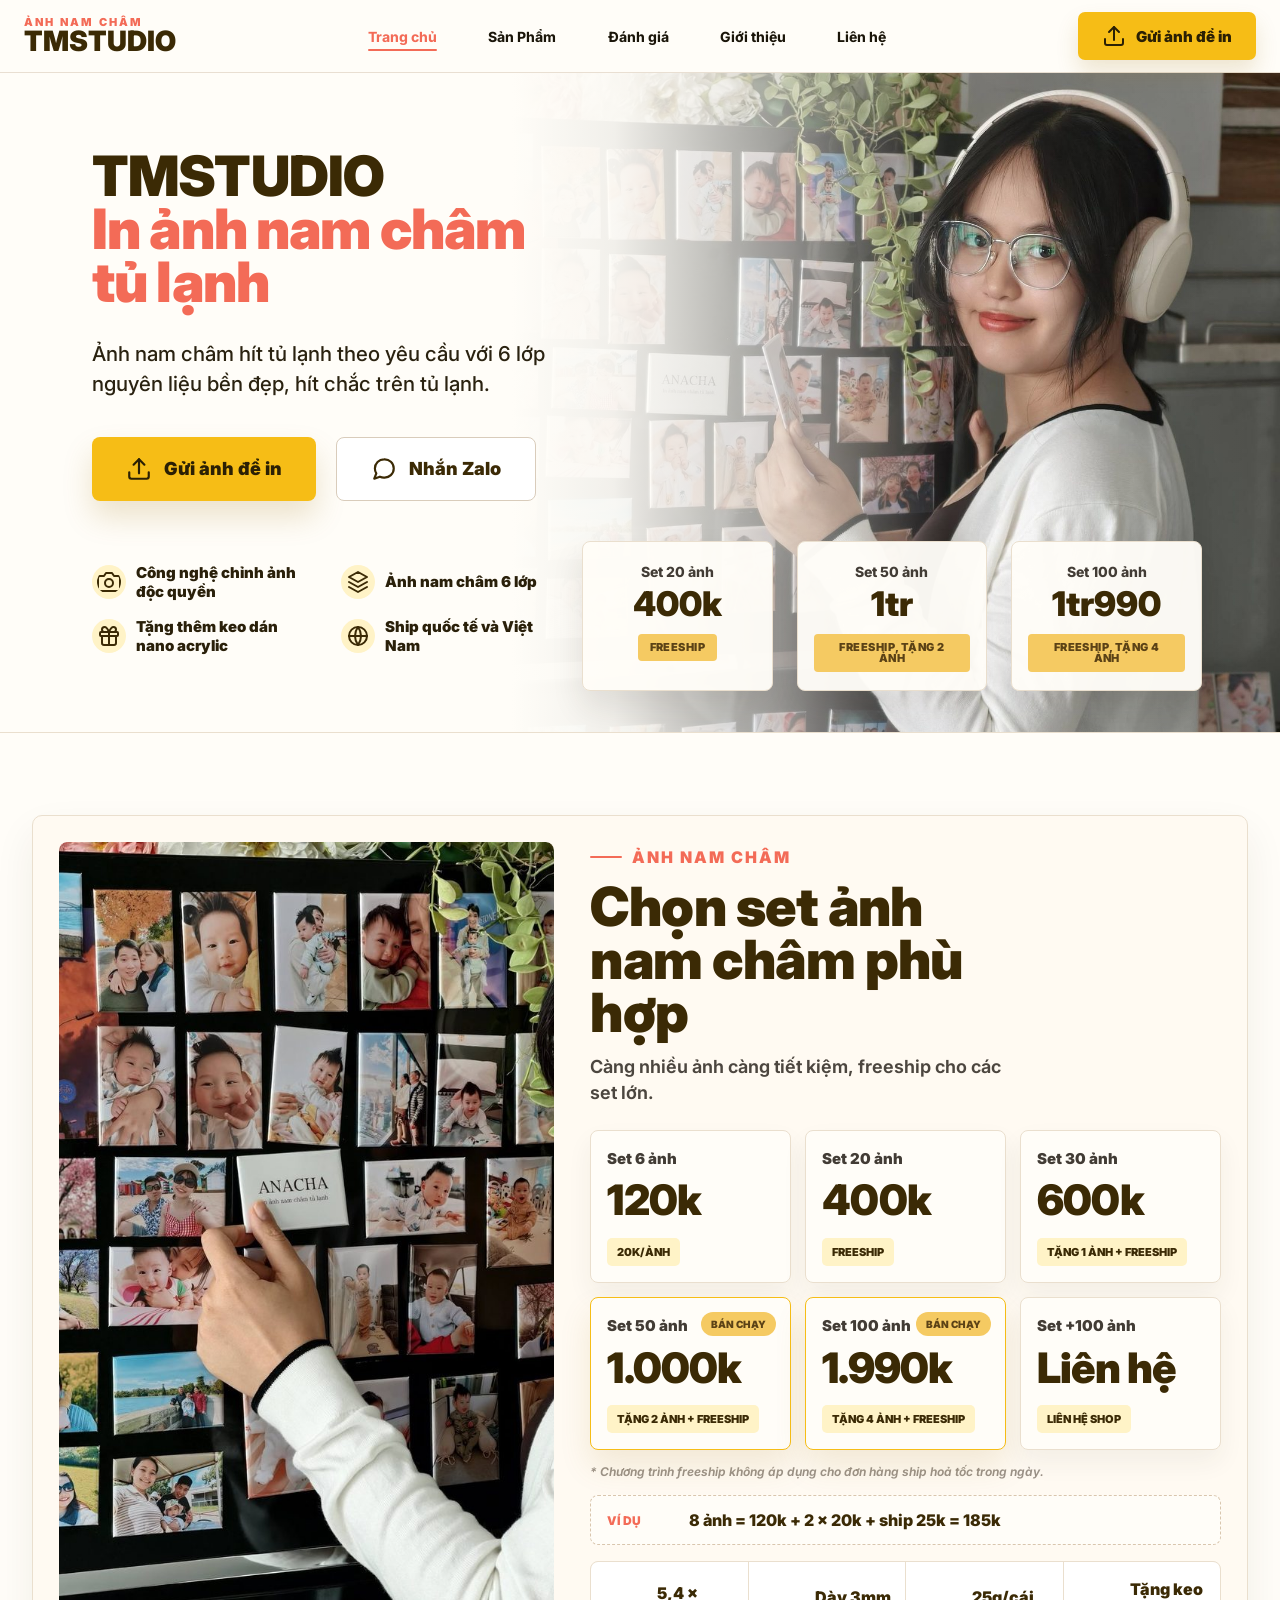
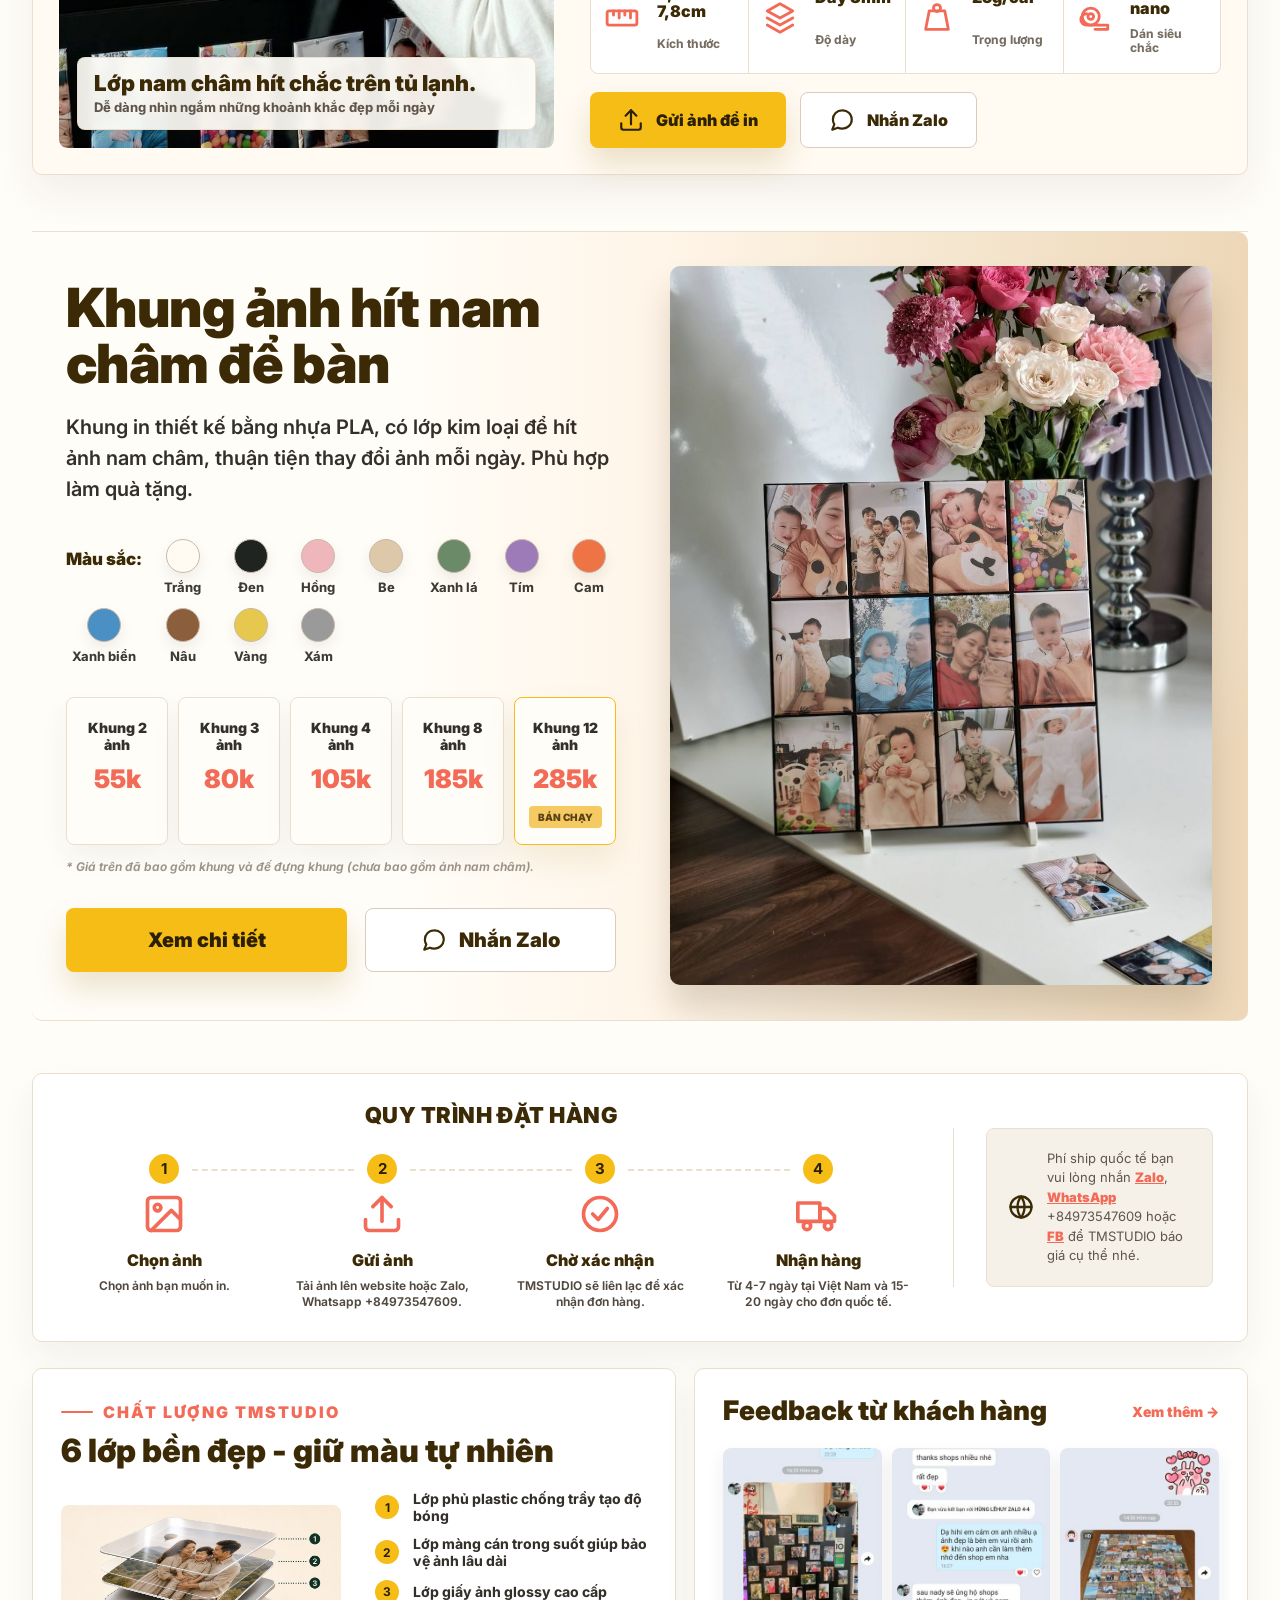
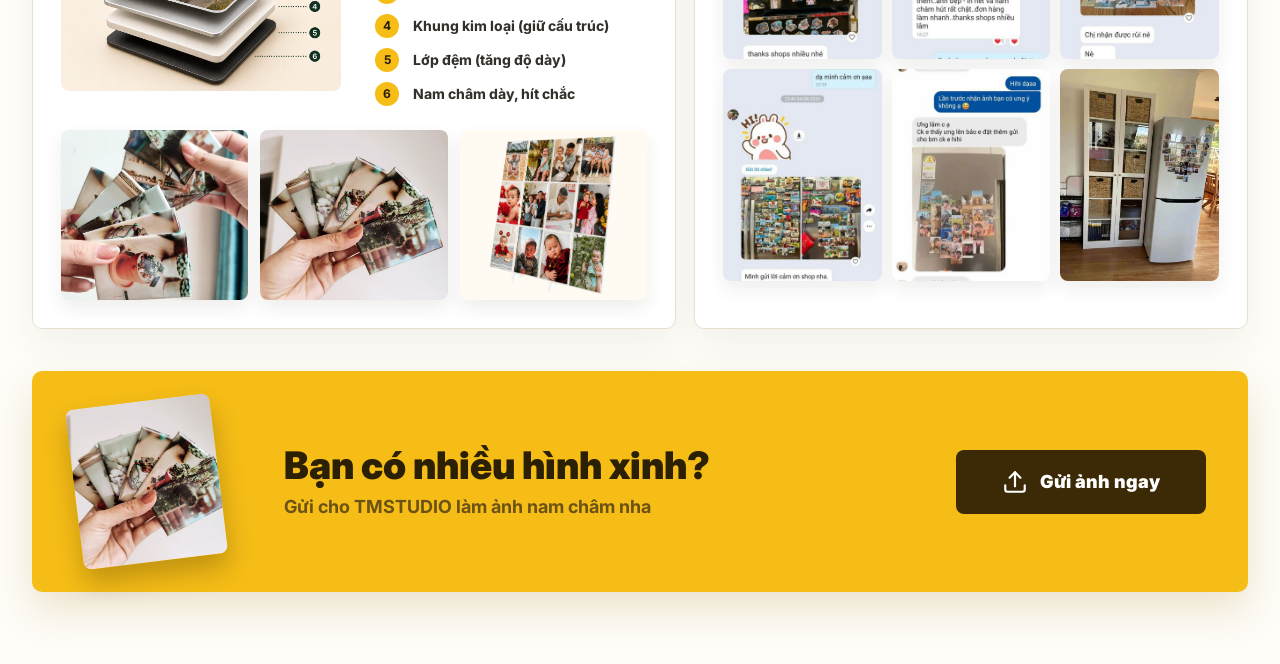
==== index.html @ 63d4d648 "TMSTUDIO landing page" ====
<!doctype html>
<html lang="vi">
<head>
<meta charset="utf-8"/>
<meta name="viewport" content="width=device-width, initial-scale=1"/>
<title>Ảnh Nam Châm - TMSTUDIO</title>
<meta name="description" content="In ảnh nam châm tủ lạnh theo yêu cầu với 6 lớp nguyên liệu bền đẹp, hít chắc trên tủ lạnh."/>
<link rel="preconnect" href="https://fonts.googleapis.com"/>
<link rel="preconnect" href="https://fonts.gstatic.com" crossorigin/>
<link rel="stylesheet" href="https://fonts.googleapis.com/css2?family=Inter:wght@400..900&display=swap"/>
<link rel="stylesheet" href="styles.css"/>
</head>
<body>

<!-- ══════════════════════════ icon sprite (inline so it works over file://) ══════════════════════════ -->
<svg class="sprite" aria-hidden="true" focusable="false" xmlns="http://www.w3.org/2000/svg">
  <symbol id="i-upload" viewBox="0 0 24 24" fill="none" stroke="currentColor" stroke-width="2" stroke-linecap="round" stroke-linejoin="round">
    <path d="M21 15v4a2 2 0 0 1-2 2H5a2 2 0 0 1-2-2v-4"/><path d="M17 8l-5-5-5 5"/><path d="M12 3v13"/>
  </symbol>
  <symbol id="i-chat" viewBox="0 0 24 24" fill="none" stroke="currentColor" stroke-width="2" stroke-linecap="round" stroke-linejoin="round">
    <path d="M21 11.5a8.4 8.4 0 0 1-9 8.4 9.1 9.1 0 0 1-3.8-.8L3 21l1.9-4.9A8.3 8.3 0 0 1 3.6 11.5 8.4 8.4 0 0 1 12 3.1a8.4 8.4 0 0 1 9 8.4Z"/>
  </symbol>
  <symbol id="i-camera" viewBox="0 0 24 24" fill="none" stroke="currentColor" stroke-width="2" stroke-linecap="round" stroke-linejoin="round">
    <path d="M23 19a2 2 0 0 1-2 2H3a2 2 0 0 1-2-2V8a2 2 0 0 1 2-2h4l2-3h6l2 3h4a2 2 0 0 1 2 2Z"/><circle cx="12" cy="13" r="4"/>
  </symbol>
  <symbol id="i-layers" viewBox="0 0 24 24" fill="none" stroke="currentColor" stroke-width="2" stroke-linecap="round" stroke-linejoin="round">
    <path d="m12 2 9 5-9 5-9-5 9-5Z"/><path d="m3 12 9 5 9-5"/><path d="m3 17 9 5 9-5"/>
  </symbol>
  <symbol id="i-gift" viewBox="0 0 24 24" fill="none" stroke="currentColor" stroke-width="2" stroke-linecap="round" stroke-linejoin="round">
    <rect x="3" y="8" width="18" height="4" rx="1"/><path d="M12 8v13"/><path d="M19 12v7a2 2 0 0 1-2 2H7a2 2 0 0 1-2-2v-7"/>
    <path d="M7.5 8a2.5 2.5 0 0 1 0-5C10 3 12 8 12 8s2-5 4.5-5a2.5 2.5 0 0 1 0 5"/>
  </symbol>
  <symbol id="i-globe" viewBox="0 0 24 24" fill="none" stroke="currentColor" stroke-width="2" stroke-linecap="round" stroke-linejoin="round">
    <circle cx="12" cy="12" r="9"/><path d="M3 12h18"/><path d="M12 3a15 15 0 0 1 0 18 15 15 0 0 1 0-18Z"/>
  </symbol>
  <symbol id="i-photo" viewBox="0 0 24 24" fill="none" stroke="currentColor" stroke-width="2" stroke-linecap="round" stroke-linejoin="round">
    <rect x="3" y="3" width="18" height="18" rx="2"/><circle cx="8.5" cy="8.5" r="1.8"/><path d="m21 15-5-5L5 21"/>
  </symbol>
  <symbol id="i-check" viewBox="0 0 24 24" fill="none" stroke="currentColor" stroke-width="2" stroke-linecap="round" stroke-linejoin="round">
    <circle cx="12" cy="12" r="9"/><path d="m8 12 3 3 5-6"/>
  </symbol>
  <symbol id="i-truck" viewBox="0 0 24 24" fill="none" stroke="currentColor" stroke-width="2" stroke-linecap="round" stroke-linejoin="round">
    <path d="M1 6h12v10H1z"/><path d="M13 9h4l4 4v3h-8z"/><circle cx="6" cy="18.5" r="2"/><circle cx="17.5" cy="18.5" r="2"/>
  </symbol>
  <symbol id="i-ruler" viewBox="0 0 24 24" fill="none" stroke="currentColor" stroke-width="2" stroke-linecap="round" stroke-linejoin="round">
    <rect x="1.5" y="7" width="21" height="10" rx="1.5"/><path d="M6 7v3M10 7v5M14 7v3M18 7v5"/>
  </symbol>
  <symbol id="i-weight" viewBox="0 0 24 24" fill="none" stroke="currentColor" stroke-width="2" stroke-linecap="round" stroke-linejoin="round">
    <path d="M6.5 7h11l2.5 13H4L6.5 7Z"/><circle cx="12" cy="5" r="2.5"/>
  </symbol>
  <symbol id="i-tape" viewBox="0 0 24 24" fill="none" stroke="currentColor" stroke-width="2" stroke-linecap="round" stroke-linejoin="round">
    <circle cx="9" cy="11" r="6"/><circle cx="9" cy="11" r="2"/><path d="M15 17H6a4 4 0 0 1 0-8"/><path d="M15 17h6v3h-9"/>
  </symbol>
  <symbol id="i-menu" viewBox="0 0 24 24" fill="none" stroke="currentColor" stroke-width="2.2" stroke-linecap="round">
    <path d="M3 6h18M3 12h18M3 18h18"/>
  </symbol>
</svg>

<!-- ══════════════════════════ header ══════════════════════════ -->
<header class="site-header">
  <div class="topbar">
    <a class="nav-logo" href="index.html">
      <span>Ảnh nam châm</span>
      <strong>TMSTUDIO</strong>
    </a>

    <nav class="nav-links" aria-label="Điều hướng chính">
      <a href="index.html" class="is-active">Trang chủ</a>
      <a href="products.html">Sản Phẩm</a>
      <a href="reviews.html">Đánh giá</a>
      <a href="about.html">Giới thiệu</a>
      <a href="contact.html">Liên hệ</a>
    </nav>

    <a class="nav-cta" href="order.html">
      <svg class="ico" aria-hidden="true"><use href="#i-upload"/></svg>Gửi ảnh để in
    </a>

    <button class="nav-burger" type="button" aria-label="Mở menu" aria-expanded="false" aria-controls="mobile-nav">
      <svg class="ico" aria-hidden="true"><use href="#i-menu"/></svg>
    </button>
  </div>

  <nav class="mobile-nav" id="mobile-nav" aria-label="Điều hướng di động" hidden>
    <a href="index.html" class="is-active">Trang chủ</a>
    <a href="products.html">Sản Phẩm</a>
    <a href="reviews.html">Đánh giá</a>
    <a href="about.html">Giới thiệu</a>
    <a href="contact.html">Liên hệ</a>
    <a class="mobile-nav-cta" href="order.html">Gửi ảnh để in</a>
  </nav>
</header>

<main class="home" id="top">

  <!-- ══════════════════════════ hero ══════════════════════════ -->
  <section class="hero">
    <div class="hero-copy">
      <h1>TMSTUDIO<br/><span>In ảnh nam châm tủ lạnh</span></h1>
      <p>Ảnh nam châm hít tủ lạnh theo yêu cầu với 6 lớp nguyên liệu bền đẹp, hít chắc trên tủ lạnh.</p>

      <div class="hero-actions">
        <a class="btn btn-primary" href="order.html"><svg class="ico" aria-hidden="true"><use href="#i-upload"/></svg>Gửi ảnh để in</a>
        <a class="btn btn-ghost" href="https://zalo.me/0973547609" target="_blank" rel="noopener noreferrer"><svg class="ico" aria-hidden="true"><use href="#i-chat"/></svg>Nhắn Zalo</a>
      </div>

      <ul class="hero-benefits">
        <li><svg class="ico" aria-hidden="true"><use href="#i-camera"/></svg>Công nghệ chỉnh ảnh độc quyền</li>
        <li><svg class="ico" aria-hidden="true"><use href="#i-layers"/></svg>Ảnh nam châm 6 lớp</li>
        <li><svg class="ico" aria-hidden="true"><use href="#i-gift"/></svg>Tặng thêm keo dán nano acrylic</li>
        <li><svg class="ico" aria-hidden="true"><use href="#i-globe"/></svg>Ship quốc tế và Việt Nam</li>
      </ul>
    </div>

    <div class="hero-visual">
      <img src="assets/hero-fridge.jpg" alt="Ảnh nam châm TMSTUDIO trên cánh tủ lạnh"/>
      <div class="hero-prices">
        <article class="price-card">
          <p>Set 20 ảnh</p><strong>400k</strong><span>Freeship</span>
        </article>
        <article class="price-card">
          <p>Set 50 ảnh</p><strong>1tr</strong><span>Freeship, tặng 2 ảnh</span>
        </article>
        <article class="price-card">
          <p>Set 100 ảnh</p><strong>1tr990</strong><span>Freeship, tặng 4 ảnh</span>
        </article>
      </div>
    </div>
  </section>

  <!-- ══════════════════════════ magnet sets ══════════════════════════ -->
  <section class="band magnet-band" id="san-pham">
    <div class="magnet-layout">
      <div class="magnet-visual">
        <img src="assets/magnet-closeup.jpg" alt="Cận cảnh ảnh nam châm 6 lớp của TMSTUDIO"/>
        <div class="magnet-badge">
          <strong>Lớp nam châm hít chắc trên tủ lạnh.</strong>
          <span>Dễ dàng nhìn ngắm những khoảnh khắc đẹp mỗi ngày</span>
        </div>
      </div>

      <div class="magnet-content">
        <div class="section-title">
          <span class="eyebrow">Ảnh nam châm</span>
          <h2>Chọn set ảnh nam châm phù hợp</h2>
          <p>Càng nhiều ảnh càng tiết kiệm, freeship cho các set lớn.</p>
        </div>

        <div class="set-grid">
          <article class="set-card">
            <p>Set 6 ảnh</p><strong>120k</strong><em>20k/ảnh</em>
          </article>
          <article class="set-card">
            <p>Set 20 ảnh</p><strong>400k</strong><em>Freeship</em>
          </article>
          <article class="set-card">
            <p>Set 30 ảnh</p><strong>600k</strong><em>Tặng 1 ảnh + freeship</em>
          </article>
          <article class="set-card is-bonus">
            <span class="ribbon">Bán chạy</span>
            <p>Set 50 ảnh</p><strong>1.000k</strong><em>Tặng 2 ảnh + freeship</em>
          </article>
          <article class="set-card is-bonus">
            <span class="ribbon">Bán chạy</span>
            <p>Set 100 ảnh</p><strong>1.990k</strong><em>Tặng 4 ảnh + freeship</em>
          </article>
          <article class="set-card">
            <p>Set +100 ảnh</p><strong>Liên hệ</strong><em>Liên hệ shop</em>
          </article>
        </div>

        <p class="fine-note">* Chương trình freeship không áp dụng cho đơn hàng ship hoả tốc trong ngày.</p>

        <div class="calc">
          <span>Ví dụ</span>
          <strong>8 ảnh = 120k + 2 x 20k + ship 25k = 185k</strong>
        </div>

        <div class="spec-grid">
          <article>
            <svg class="ico" aria-hidden="true"><use href="#i-ruler"/></svg>
            <strong>5,4 x 7,8cm</strong><span>Kích thước</span>
          </article>
          <article>
            <svg class="ico" aria-hidden="true"><use href="#i-layers"/></svg>
            <strong>Dày 3mm</strong><span>Độ dày</span>
          </article>
          <article>
            <svg class="ico" aria-hidden="true"><use href="#i-weight"/></svg>
            <strong>25g/cái</strong><span>Trọng lượng</span>
          </article>
          <article>
            <svg class="ico" aria-hidden="true"><use href="#i-tape"/></svg>
            <strong>Tặng keo nano</strong><span>Dán siêu chắc</span>
          </article>
        </div>

        <div class="magnet-actions">
          <a class="btn btn-primary" href="order.html"><svg class="ico" aria-hidden="true"><use href="#i-upload"/></svg>Gửi ảnh để in</a>
          <a class="btn btn-ghost" href="https://zalo.me/0973547609" target="_blank" rel="noopener noreferrer"><svg class="ico" aria-hidden="true"><use href="#i-chat"/></svg>Nhắn Zalo</a>
        </div>
      </div>
    </div>
  </section>

  <!-- ══════════════════════════ desk frame ══════════════════════════ -->
  <section class="band frame-band">
    <div class="frame-copy">
      <div class="section-title">
        <h2>Khung ảnh hít nam châm để bàn</h2>
      </div>
      <p class="frame-lede">Khung in thiết kế bằng nhựa PLA, có lớp kim loại để hít ảnh nam châm, thuận tiện thay đổi ảnh mỗi ngày. Phù hợp làm quà tặng.</p>

      <div class="color-row">
        <strong>Màu sắc:</strong>
        <span><i style="background-color:#fffaf2"></i>Trắng</span>
        <span><i style="background-color:#1f2420"></i>Đen</span>
        <span><i style="background-color:#efb7bc"></i>Hồng</span>
        <span><i style="background-color:#ddc9a9"></i>Be</span>
        <span><i style="background-color:#6b8a68"></i>Xanh lá</span>
        <span><i style="background-color:#9d7bb8"></i>Tím</span>
        <span><i style="background-color:#ee7446"></i>Cam</span>
        <span><i style="background-color:#4a90c4"></i>Xanh biển</span>
        <span><i style="background-color:#8b5e3c"></i>Nâu</span>
        <span><i style="background-color:#e6c84e"></i>Vàng</span>
        <span><i style="background-color:#9a9a9a"></i>Xám</span>
      </div>

      <div class="frame-prices">
        <article><p>Khung 2 ảnh</p><strong>55k</strong></article>
        <article><p>Khung 3 ảnh</p><strong>80k</strong></article>
        <article><p>Khung 4 ảnh</p><strong>105k</strong></article>
        <article><p>Khung 8 ảnh</p><strong>185k</strong></article>
        <article class="is-featured"><p>Khung 12 ảnh</p><strong>285k</strong><span>Bán chạy</span></article>
      </div>

      <p class="fine-note">* Giá trên đã bao gồm khung và đế đựng khung (chưa bao gồm ảnh nam châm).</p>

      <div class="frame-actions">
        <a class="btn btn-primary" href="khung-de-ban.html">Xem chi tiết</a>
        <a class="btn btn-ghost" href="https://zalo.me/0973547609" target="_blank" rel="noopener noreferrer"><svg class="ico" aria-hidden="true"><use href="#i-chat"/></svg>Nhắn Zalo</a>
      </div>
    </div>

    <div class="frame-visual">
      <img src="assets/desk-frame.jpg" alt="Khung ảnh nam châm để bàn TMSTUDIO, nhiều màu"/>
    </div>
  </section>

  <!-- ══════════════════════════ order process ══════════════════════════ -->
  <section class="order-card" id="gioi-thieu">
    <div class="process">
      <h2>Quy trình đặt hàng</h2>
      <div class="process-steps">
        <article>
          <b>1</b>
          <svg class="ico" aria-hidden="true"><use href="#i-photo"/></svg>
          <h3>Chọn ảnh</h3>
          <p>Chọn ảnh bạn muốn in.</p>
        </article>
        <article>
          <b>2</b>
          <svg class="ico" aria-hidden="true"><use href="#i-upload"/></svg>
          <h3>Gửi ảnh</h3>
          <p>Tải ảnh lên website hoặc Zalo, Whatsapp +84973547609.</p>
        </article>
        <article>
          <b>3</b>
          <svg class="ico" aria-hidden="true"><use href="#i-check"/></svg>
          <h3>Chờ xác nhận</h3>
          <p>TMSTUDIO sẽ liên lạc để xác nhận đơn hàng.</p>
        </article>
        <article>
          <b>4</b>
          <svg class="ico" aria-hidden="true"><use href="#i-truck"/></svg>
          <h3>Nhận hàng</h3>
          <p>Từ 4-7 ngày tại Việt Nam và 15-20 ngày cho đơn quốc tế.</p>
        </article>
      </div>
    </div>

    <div class="delivery">
      <article class="delivery-intl">
        <svg class="ico" aria-hidden="true"><use href="#i-globe"/></svg>
        <span>Phí ship quốc tế bạn vui lòng nhắn
          <a href="https://zalo.me/0973547609" target="_blank" rel="noopener noreferrer">Zalo</a>, <a href="https://wa.me/84973547609" target="_blank" rel="noopener noreferrer">WhatsApp</a> +84973547609 hoặc
          <a href="https://fb.com/anhnamcham.anacha" target="_blank" rel="noopener noreferrer">FB</a> để TMSTUDIO báo giá cụ thể nhé.</span>
      </article>
    </div>
  </section>

  <!-- ══════════════════════════ quality + feedback ══════════════════════════ -->
  <section class="proof-grid" id="danh-gia">
    <div class="quality-card">
      <span class="eyebrow">Chất lượng TMSTUDIO</span>
      <h2>6 lớp bền đẹp - giữ màu tự nhiên</h2>

      <div class="quality-body">
        <img src="assets/layer-stack.jpg" alt="Cấu tạo 6 lớp của ảnh nam châm TMSTUDIO"/>
        <div class="layer-list">
          <p><b>1</b>Lớp phủ plastic chống trầy tạo độ bóng</p>
          <p><b>2</b>Lớp màng cán trong suốt giúp bảo vệ ảnh lâu dài</p>
          <p><b>3</b>Lớp giấy ảnh glossy cao cấp</p>
          <p><b>4</b>Khung kim loại (giữ cấu trúc)</p>
          <p><b>5</b>Lớp đệm (tăng độ dày)</p>
          <p><b>6</b>Nam châm dày, hít chắc</p>
        </div>
      </div>

      <div class="gallery-row">
        <img src="assets/gallery-1.jpg" alt="Sản phẩm TMSTUDIO khách hàng đã làm"/>
        <img src="assets/gallery-2.jpg" alt="Sản phẩm TMSTUDIO khách hàng đã làm"/>
        <img class="is-contain" src="assets/desk-frame-real.jpg" alt="Khung ảnh để bàn TMSTUDIO 12 ảnh"/>
      </div>
    </div>

    <div class="review-card">
      <div class="review-header">
        <h2>Feedback từ khách hàng</h2>
        <a href="reviews.html">Xem thêm →</a>
      </div>
      <div class="feedback-grid">
        <img src="assets/feedback-1.jpg" alt="Feedback khách hàng TMSTUDIO"/>
        <img src="assets/feedback-2.jpg" alt="Feedback khách hàng TMSTUDIO"/>
        <img src="assets/feedback-3.jpg" alt="Feedback khách hàng TMSTUDIO"/>
        <img src="assets/feedback-4.jpg" alt="Feedback khách hàng TMSTUDIO"/>
        <img src="assets/feedback-5.jpg" alt="Feedback khách hàng TMSTUDIO"/>
        <img src="assets/feedback-6.jpg" alt="Feedback khách hàng TMSTUDIO"/>
      </div>
    </div>
  </section>

  <!-- ══════════════════════════ final CTA ══════════════════════════ -->
  <section class="final-cta" id="gui-anh">
    <img src="assets/cta.jpg" alt="Bộ ảnh nam châm TMSTUDIO"/>
    <div>
      <h2>Bạn có nhiều hình xinh?</h2>
      <p>Gửi cho TMSTUDIO làm ảnh nam châm nha</p>
    </div>
    <a class="btn" href="order.html"><svg class="ico" aria-hidden="true"><use href="#i-upload"/></svg>Gửi ảnh ngay</a>
  </section>

</main>


<script>
  // Only interactive bit on the page: the mobile menu toggle.
  const burger = document.querySelector('.nav-burger');
  const panel = document.getElementById('mobile-nav');
  burger.addEventListener('click', () => {
    const open = burger.getAttribute('aria-expanded') === 'true';
    burger.setAttribute('aria-expanded', String(!open));
    panel.hidden = open;
  });
  panel.addEventListener('click', (e) => {
    if (e.target.tagName === 'A') {
      burger.setAttribute('aria-expanded', 'false');
      panel.hidden = true;
    }
  });
</script>
</body>
</html>
---- styles.css ----
/* ============================================================================
   Landing page — hand-written HTML/CSS, no build step, no dependencies
   ========================================================================= */

/* ---------------------------------------------------------------- tokens */
:root {
  /* brand */
  --brand-ink:     #3b2a05;   /* headings, brand wordmark              */
  --brand:         #f6bd16;   /* primary button / yellow surfaces      */
  --brand-footer:  #f2b705;
  --on-brand:      #2b2004;   /* text + icons sitting on --brand       */
  --on-brand-dim:  #6b5215;   /* secondary text on --brand             */
  --coral:         #f36b57;   /* eyebrows, accent prices, links        */
  --coral-strong:  #c95a43;
  --coral-cta:     #ff6d59;   /* final CTA button                      */
  --gold:          #f5ca62;   /* badges                                */
  --gold-text:     #5b4216;

  /* surfaces */
  --cream:         #fffdf8;   /* page background                       */
  --cream-warm:    #fffaf2;   /* inset panels                          */
  --paper:         #ffffff;
  --brand-soft:    #fff3c7;   /* set-card chips                        */
  --sand:          #f5f0e8;

  /* lines */
  --line:          #eadfce;
  --line-soft:     #e9dfd2;
  --line-strong:   #d9ccbb;

  /* text */
  --ink:           #1a1509;
  --ink-body:      #33302a;
  --ink-muted:     #5f554b;
  --ink-faint:     #9b9288;

  /* shape */
  --r-sm: 5px;
  --r:    8px;
  --r-lg: 10px;

  --shadow-card:  0 12px 26px rgba(53, 43, 31, .06);
  --shadow-panel: 0 16px 34px rgba(53, 43, 31, .06);
  --shadow-lift:  0 18px 42px rgba(53, 43, 31, .07);
  --shadow-brand: 0 14px 26px rgba(150, 105, 0, .16);

  --shell: 1240px;
}

/* ---------------------------------------------------------------- reset */
*, *::before, *::after { box-sizing: border-box; }

html { scroll-behavior: smooth; }

body {
  margin: 0;
  background: var(--cream);
  color: var(--brand-ink);
  font-family: Inter, ui-sans-serif, system-ui, -apple-system, "Segoe UI", Roboto,
               "Helvetica Neue", Arial, "Noto Sans", sans-serif;
  font-synthesis-weight: none;
  -webkit-font-smoothing: antialiased;
  text-rendering: optimizeLegibility;
}

h1, h2, h3, p, ul, figure { margin: 0; }
ul { padding: 0; list-style: none; }
img { display: block; max-width: 100%; }
a { color: inherit; text-decoration: none; }

:focus-visible {
  outline: 3px solid var(--coral);
  outline-offset: 3px;
  border-radius: 4px;
}

.sprite { position: absolute; width: 0; height: 0; overflow: hidden; }

.ico {
  width: 24px;
  height: 24px;
  flex-shrink: 0;
  fill: none;
  stroke: currentColor;
}
/* ---------------------------------------------------------------- buttons */
.btn {
  display: inline-flex;
  align-items: center;
  justify-content: center;
  gap: 12px;
  min-height: 64px;
  padding: 0 34px;
  border-radius: var(--r);
  font-size: 18px;
  font-weight: 900;
  line-height: 1;
  transition: transform .18s ease, box-shadow .18s ease, background-color .18s ease;
}
.btn .ico { width: 26px; height: 26px; }

.btn-primary {
  background: var(--brand);
  color: var(--on-brand);
  box-shadow: 0 16px 30px rgba(150, 105, 0, .18);
}
.btn-ghost {
  border: 1px solid var(--line-strong);
  background: var(--paper);
  color: var(--brand-ink);
}

@media (hover: hover) {
  .btn-primary:hover { transform: translateY(-2px); box-shadow: 0 20px 36px rgba(150, 105, 0, .24); }
  .btn-ghost:hover   { transform: translateY(-2px); border-color: var(--brand-ink); }
}
.btn:active { transform: translateY(0); }

/* ---------------------------------------------------------------- header */
.site-header {
  position: sticky;
  top: 0;
  z-index: 50;
  border-bottom: 1px solid var(--line-soft);
  background: rgba(255, 253, 248, .94);
  backdrop-filter: saturate(140%) blur(8px);
}

.topbar {
  display: flex;
  align-items: center;
  justify-content: space-between;
  gap: 24px;
  height: 72px;
  width: min(100% - 48px, var(--shell));
  margin-inline: auto;
}

.nav-logo { line-height: 1; }
.nav-logo span {
  display: block;
  color: var(--coral);
  font-size: 11px;
  font-weight: 900;
  letter-spacing: .2em;
  text-transform: uppercase;
}
.nav-logo strong {
  display: block;
  color: var(--brand-ink);
  font-size: 28px;
  font-weight: 900;
  line-height: .95;
}

.nav-links {
  display: flex;
  align-items: center;
  gap: clamp(24px, 4vw, 58px);
}
.nav-links a {
  position: relative;
  color: var(--ink);
  font-size: 14px;
  font-weight: 750;
  padding-block: 6px;
}
.nav-links a::after {
  content: "";
  position: absolute;
  left: 0;
  bottom: 0;
  width: 0;
  height: 2px;
  border-radius: 999px;
  background: var(--coral);
  transition: width .22s ease;
}
@media (hover: hover) { .nav-links a:hover::after { width: 100%; } }

.nav-cta {
  display: inline-flex;
  align-items: center;
  justify-content: center;
  gap: 10px;
  min-height: 48px;
  padding: 0 24px;
  border-radius: 7px;
  background: var(--brand);
  color: var(--on-brand);
  font-size: 15px;
  font-weight: 900;
  box-shadow: 0 12px 22px rgba(150, 105, 0, .16);
  transition: transform .18s ease;
}
@media (hover: hover) { .nav-cta:hover { transform: translateY(-2px); } }

.nav-burger {
  display: none;
  align-items: center;
  justify-content: center;
  width: 44px;
  height: 44px;
  padding: 0;
  border: 1px solid var(--line-soft);
  border-radius: var(--r);
  background: var(--paper);
  color: var(--brand-ink);
  cursor: pointer;
}

.mobile-nav {
  display: none;              /* desktop: never shown — see the 1023px block */
  gap: 2px;
  border-top: 1px solid var(--line-soft);
  background: var(--cream);
  padding: 10px 24px 18px;
}
.mobile-nav a {
  padding: 13px 4px;
  border-bottom: 1px solid var(--line-soft);
  color: var(--brand-ink);
  font-size: 15px;
  font-weight: 800;
}
.mobile-nav .mobile-nav-cta {
  margin-top: 12px;
  border: 0;
  border-radius: var(--r);
  background: var(--brand);
  color: var(--on-brand);
  text-align: center;
}

/* ---------------------------------------------------------------- shell */
.home > section {
  width: min(100% - 64px, var(--shell));
  margin-inline: auto;
}
.home > .hero {
  width: 100%;
  max-width: none;
  margin-inline: 0;
}

.band {
  border-bottom: 1px solid var(--line);
  padding: 56px 0;
}

/* eyebrow + heading pair reused by several sections */
.eyebrow {
  display: inline-flex;
  align-items: center;
  gap: 10px;
  color: var(--coral);
  font-size: 16px;
  font-weight: 900;
  letter-spacing: .12em;
  line-height: 1;
  text-transform: uppercase;
}
.eyebrow::before {
  content: "";
  width: 32px;
  height: 2px;
  border-radius: 999px;
  background: var(--coral);
}

.section-title h2 {
  margin-top: 16px;
  color: var(--brand-ink);
  font-size: 46px;
  font-weight: 900;
  line-height: .98;
  letter-spacing: -.01em;
}
.section-title p {
  margin-top: 14px;
  max-width: 540px;
  color: #4c463f;
  font-size: 18px;
  font-weight: 650;
  line-height: 1.45;
}

.fine-note {
  margin-top: 14px;
  color: var(--ink-faint);
  font-size: 12px;
  font-style: italic;
  font-weight: 650;
}

/* ══════════════════════════════════════════════════════════════════ hero */
.hero {
  position: relative;
  display: grid;
  grid-template-columns: minmax(0, .96fr) minmax(0, 1.04fr);
  min-height: 660px;
  overflow: hidden;
  border-bottom: 1px solid var(--line);
  background: var(--cream);
}
/* cream wash so the copy stays readable over the photo */
.hero::before {
  content: "";
  position: absolute;
  inset: 0;
  z-index: 1;
  pointer-events: none;
  background: linear-gradient(90deg,
    #fffdf8, #fffdf8 40%,
    rgba(255, 253, 248, .94) 48%,
    rgba(255, 253, 248, .58) 61%,
    rgba(255, 253, 248, .08) 74%,
    transparent);
}

.hero-copy {
  position: relative;
  z-index: 2;
  display: grid;
  align-content: center;
  padding: 72px 56px 72px 92px;
}
.hero-copy h1 {
  max-width: 640px;
  color: var(--brand-ink);
  font-size: clamp(42px, 4.35vw, 76px);
  font-weight: 900;
  line-height: .95;
  letter-spacing: -.015em;
}
.hero-copy h1 span { color: var(--coral); }
.hero-copy p {
  margin-top: 30px;
  max-width: 500px;
  color: #2a2210;
  font-size: clamp(17px, 1.6vw, 24px);
  font-weight: 500;
  line-height: 1.45;
}

.hero-actions {
  display: flex;
  flex-wrap: wrap;
  gap: 20px;
  margin-top: 38px;
}

.hero-benefits {
  display: grid;
  grid-template-columns: 1fr 1fr;
  gap: 16px 32px;
  margin-top: 62px;
}
.hero-benefits li {
  display: inline-flex;
  align-items: center;
  gap: 10px;
  color: #2a200a;
  font-size: 15px;
  font-weight: 900;
}
.hero-benefits .ico {
  width: 34px;
  height: 34px;
  padding: 5px;
  border-radius: 999px;
  background: var(--brand-soft);
  color: var(--brand-ink);
  stroke-width: 1.8;
}

.hero-visual {
  position: absolute;
  inset: 0 0 0 26%;
  min-height: 660px;
  overflow: hidden;
}
.hero-visual > img {
  width: 100%;
  height: 100%;
  object-fit: cover;
  object-position: 66% 54%;
}

.hero-prices {
  position: absolute;
  right: 78px;
  bottom: 42px;
  z-index: 3;
  display: grid;
  grid-template-columns: repeat(3, 1fr);
  gap: 24px;
  width: min(620px, 54vw);
}

.price-card {
  border: 1px solid var(--line);
  border-radius: var(--r);
  background: rgba(255, 253, 248, .96);
  padding: 22px 16px 18px;
  text-align: center;
  box-shadow: 0 16px 32px rgba(53, 43, 31, .1);
}
.price-card p {
  color: #423c35;
  font-size: 14px;
  font-weight: 800;
  line-height: 1.1;
}
.price-card strong {
  display: block;
  margin-top: 8px;
  color: var(--brand-ink);
  font-size: 34px;
  font-weight: 900;
  line-height: .95;
}
.price-card span {
  display: inline-flex;
  margin-top: 14px;
  padding: 8px 12px;
  border-radius: 4px;
  background: var(--gold);
  color: var(--gold-text);
  font-size: 11px;
  font-weight: 900;
  letter-spacing: .04em;
  line-height: 1;
  text-transform: uppercase;
}

/* ═══════════════════════════════════════════════════════ magnet sets band */
.magnet-layout {
  display: grid;
  grid-template-columns: minmax(380px, .88fr) minmax(0, 1.12fr);
  gap: 36px;
  align-items: stretch;
  margin-top: 26px;
  border: 1px solid var(--line);
  border-radius: var(--r-lg);
  background: var(--cream-warm);
  padding: 26px;
  box-shadow: var(--shadow-lift);
}

.magnet-visual {
  position: relative;
  display: grid;
  overflow: hidden;
  border-radius: var(--r);
  background: var(--cream);
}
.magnet-visual > img {
  width: 100%;
  height: 100%;
  min-height: 560px;
  border-radius: var(--r);
  object-fit: cover;
  object-position: 60% 50%;
  box-shadow: 0 20px 40px rgba(53, 43, 31, .1);
}

.magnet-badge {
  position: absolute;
  right: 18px;
  bottom: 18px;
  left: 18px;
  border: 1px solid hsla(36, 40%, 86%, .95);
  border-radius: var(--r);
  background: rgba(255, 253, 248, .92);
  padding: 14px 16px;
  box-shadow: 0 14px 28px rgba(53, 43, 31, .12);
  backdrop-filter: blur(4px);
}
.magnet-badge strong {
  display: block;
  color: var(--brand-ink);
  font-size: 22px;
  font-weight: 900;
  line-height: 1;
}
.magnet-badge span {
  display: block;
  margin-top: 5px;
  color: var(--ink-muted);
  font-size: 13px;
  font-weight: 750;
}

.magnet-content { min-width: 0; }
.magnet-content .section-title h2 { max-width: 430px; font-size: 54px; }
.magnet-content .section-title p  { max-width: 420px; font-size: 18px; }

.set-grid {
  display: grid;
  grid-template-columns: repeat(3, minmax(0, 1fr));
  gap: 14px;
  margin-top: 24px;
}

.set-card {
  position: relative;
  min-height: 150px;
  border: 1px solid var(--line);
  border-radius: var(--r);
  background: rgba(255, 253, 248, .98);
  padding: 20px 16px 16px;
  box-shadow: var(--shadow-card);
  transition: transform .18s ease, box-shadow .18s ease;
}
.set-card.is-bonus {
  border-color: var(--brand);
  background: var(--cream);
  box-shadow: 0 16px 32px rgba(150, 105, 0, .12);
}
@media (hover: hover) {
  .set-card:hover { transform: translateY(-3px); box-shadow: 0 18px 32px rgba(53, 43, 31, .12); }
}

.set-card .ribbon {
  position: absolute;
  top: 14px;
  right: 14px;
  padding: 7px 10px;
  border-radius: 999px;
  background: var(--gold);
  color: var(--gold-text);
  font-size: 10px;
  font-weight: 900;
  line-height: 1;
  text-transform: uppercase;
}
.set-card p {
  color: #423c35;
  font-size: 15px;
  font-weight: 900;
  line-height: 1.1;
}
.set-card strong {
  display: block;
  margin-top: 14px;
  color: var(--brand-ink);
  font-size: 42px;
  font-weight: 900;
  line-height: .92;
  letter-spacing: -.02em;
}
.set-card em {
  display: inline-flex;
  margin-top: 18px;
  padding: 8px 10px;
  border-radius: var(--r-sm);
  background: var(--brand-soft);
  color: var(--brand-ink);
  font-size: 11px;
  font-style: normal;
  font-weight: 900;
  line-height: 1.1;
  text-transform: uppercase;
}

.calc {
  display: grid;
  grid-template-columns: 70px 1fr;
  gap: 12px;
  align-items: center;
  margin-top: 16px;
  border: 1px dashed #d9c6ae;
  border-radius: var(--r);
  background: var(--cream);
  padding: 14px 16px;
}
.calc span {
  color: var(--coral);
  font-size: 12px;
  font-weight: 900;
  text-transform: uppercase;
}
.calc strong {
  color: var(--brand-ink);
  font-size: 16px;
  font-weight: 850;
}

.spec-grid {
  display: grid;
  grid-template-columns: repeat(4, 1fr);
  gap: 1px;
  margin-top: 16px;
  overflow: hidden;
  border: 1px solid var(--line);
  border-radius: var(--r);
  background: var(--line);
}
.spec-grid article {
  display: grid;
  grid-template-columns: 42px 1fr;
  gap: 10px;
  align-items: center;
  background: var(--paper);
  padding: 18px 14px;
}
.spec-grid .ico {
  grid-row: 1 / span 2;
  width: 34px;
  height: 34px;
  color: var(--coral);
  stroke-width: 1.8;
}
.spec-grid strong {
  display: block;
  color: var(--brand-ink);
  font-size: 16px;
  font-weight: 900;
  line-height: 1.15;
}
.spec-grid span {
  display: block;
  color: #776d61;
  font-size: 12px;
  font-weight: 750;
  line-height: 1.15;
}

.magnet-actions {
  display: flex;
  flex-wrap: wrap;
  gap: 14px;
  margin-top: 18px;
}
.magnet-actions .btn {
  min-height: 56px;
  padding: 0 28px;
  font-size: 16px;
}

/* ═══════════════════════════════════════════════════════════ desk frames */
.frame-band {
  position: relative;
  display: grid;
  grid-template-columns: minmax(0, .96fr) minmax(0, 1.04fr);
  gap: 36px;
  align-items: stretch;
  overflow: hidden;
  border-radius: var(--r-lg);
  padding: 0 0 0 34px;
  background:
    radial-gradient(circle at 78% 42%, hsla(0, 0%, 100%, .76), rgba(255, 250, 242, 0) 30%),
    linear-gradient(270deg, #edd7b8, #f5e6cf 24%, #fff5e8 48%, #fffdf8 70%, #fffdf8);
}

.frame-copy {
  position: relative;
  z-index: 2;
  min-width: 0;
  padding: 48px 0;
}
.frame-copy .section-title h2 {
  max-width: 650px;
  margin-top: 0;
  font-size: 54px;
  line-height: 1.04;
}
.frame-lede {
  margin-top: 20px;
  max-width: 600px;
  color: var(--ink-body);
  font-size: 20px;
  font-weight: 600;
  line-height: 1.55;
}

.color-row {
  display: grid;
  grid-template-columns: auto repeat(7, minmax(48px, 1fr));
  gap: 14px;
  align-items: start;
  margin-top: 34px;
  color: var(--ink-body);
  font-size: 13px;
  font-weight: 750;
}
.color-row strong {
  align-self: start;
  padding-top: 10px;
  color: var(--brand-ink);
  font-size: 17px;
  font-weight: 900;
  white-space: nowrap;
}
.color-row span {
  display: grid;
  justify-items: center;
  gap: 8px;
  color: #3d3933;
  font-size: 13px;
  line-height: 1;
}
.color-row i {
  width: 34px;
  height: 34px;
  border: 1px solid #c9baaa;
  border-radius: 999px;
  box-shadow: 0 6px 14px rgba(53, 43, 31, .08);
}

.frame-prices {
  display: grid;
  grid-template-columns: repeat(5, 1fr);
  gap: 10px;
  margin-top: 34px;
}
.frame-prices article {
  min-width: 0;
  border: 1px solid var(--line);
  border-radius: var(--r);
  background: rgba(255, 253, 248, .98);
  padding: 22px 12px 16px;
  text-align: center;
  box-shadow: 0 12px 28px rgba(53, 43, 31, .06);
}
.frame-prices .is-featured {
  border-color: var(--brand);
  box-shadow: 0 16px 32px rgba(150, 105, 0, .1);
}
.frame-prices p {
  min-height: 34px;
  color: var(--ink-body);
  font-size: 14px;
  font-weight: 900;
  line-height: 1.18;
}
.frame-prices strong {
  display: block;
  margin-top: 12px;
  color: var(--coral);
  font-size: clamp(22px, 2vw, 35px);
  font-weight: 900;
  line-height: 1;
}
.frame-prices span {
  display: inline-flex;
  margin-top: 14px;
  padding: 6px 9px;
  border-radius: 4px;
  background: var(--gold);
  color: var(--gold-text);
  font-size: 10px;
  font-weight: 900;
  line-height: 1;
  text-transform: uppercase;
}

.frame-actions {
  display: grid;
  grid-template-columns: minmax(240px, .92fr) minmax(210px, .82fr);
  gap: 18px;
  margin-top: 34px;
}
.frame-actions .btn { padding: 0 20px; font-size: 20px; }

.frame-visual {
  position: relative;
  display: grid;
  min-width: 0;
  min-height: 560px;
  place-items: center;
  padding: 30px 36px 30px 18px;
}
.frame-visual img {
  width: min(100%, 590px);
  height: auto;
  border-radius: var(--r-lg);
  object-fit: contain;
  box-shadow: 0 24px 34px rgba(72, 50, 24, .18);
}

/* ═══════════════════════════════════════════════════════ order / process */
.order-card {
  display: grid;
  grid-template-columns: 1fr 260px;
  gap: 38px;
  align-items: center;
  margin-top: 52px;
  border: 1px solid var(--line);
  border-radius: var(--r-lg);
  background: var(--paper);
  padding: 30px 34px;
  box-shadow: var(--shadow-panel);
}

.process h2 {
  color: var(--brand-ink);
  font-size: 22px;
  font-weight: 900;
  line-height: 1;
  text-align: center;
  text-transform: uppercase;
  letter-spacing: .02em;
}
.process-steps {
  display: grid;
  grid-template-columns: repeat(4, 1fr);
  gap: 24px;
  margin-top: 28px;
}
.process article {
  position: relative;
  text-align: center;
}
/* connector line between the steps */
.process article:not(:last-child)::after {
  content: "";
  position: absolute;
  top: 15px;
  left: calc(50% + 28px);
  width: calc(100% - 32px);
  border-top: 2px dashed var(--line);
}
.process b {
  position: relative;
  z-index: 1;
  display: flex;
  align-items: center;
  justify-content: center;
  width: 30px;
  height: 30px;
  margin: 0 auto 8px;
  border-radius: 999px;
  background: var(--brand);
  color: var(--on-brand);
  font-size: 15px;
}
.process .ico {
  width: 44px;
  height: 44px;
  margin: 0 auto;
  color: var(--coral);
  stroke-width: 1.6;
}
.process h3 {
  margin-top: 10px;
  color: var(--brand-ink);
  font-size: 16px;
  font-weight: 900;
}
.process p {
  margin: 8px auto 0;
  max-width: 210px;
  color: #514940;
  font-size: 12px;
  font-weight: 650;
  line-height: 1.4;
}

.delivery {
  display: grid;
  gap: 16px;
  border-left: 1px solid var(--line);
  padding-left: 32px;
}
.delivery-intl {
  display: flex;
  align-items: center;
  gap: 12px;
  border: 1px solid var(--line);
  border-radius: var(--r);
  background: var(--sand);
  padding: 20px;
}
.delivery-intl .ico {
  flex-shrink: 0;
  width: 28px;
  height: 28px;
  color: var(--brand-ink);
}
.delivery-intl span {
  color: var(--ink-muted);
  font-size: 13px;
  line-height: 1.5;
}
.delivery-intl a {
  color: var(--coral);
  font-weight: 900;
  text-decoration: underline;
}

/* ═══════════════════════════════════════════════════════ quality + proof */
.proof-grid {
  display: grid;
  grid-template-columns: 1fr .86fr;
  gap: 18px;
  margin-top: 26px;
}

.quality-card,
.review-card {
  border: 1px solid var(--line);
  border-radius: var(--r-lg);
  background: var(--paper);
  padding: 28px;
  box-shadow: var(--shadow-panel);
}
.quality-card h2 {
  margin-top: 14px;
  color: var(--brand-ink);
  font-size: 32px;
  font-weight: 900;
  line-height: 1.05;
}

.quality-body {
  display: grid;
  grid-template-columns: 280px 1fr;
  gap: 34px;
  align-items: center;
  margin-top: 22px;
}
.quality-body img {
  width: 100%;
  border-radius: var(--r);
  background: var(--cream-warm);
}
.layer-list p {
  display: grid;
  grid-template-columns: 28px 1fr;
  gap: 10px;
  align-items: center;
  margin-top: 10px;
  color: var(--ink-body);
  font-size: 14px;
  font-weight: 750;
  line-height: 1.25;
}
.layer-list p:first-child { margin-top: 0; }
.layer-list b {
  display: flex;
  align-items: center;
  justify-content: center;
  width: 24px;
  height: 24px;
  border-radius: 999px;
  background: var(--brand);
  color: var(--on-brand);
  font-size: 12px;
}

.gallery-row {
  display: grid;
  grid-template-columns: repeat(3, 1fr);
  gap: 12px;
  margin-top: 24px;
}
.gallery-row img {
  width: 100%;
  aspect-ratio: 1.1 / 1;
  border-radius: var(--r);
  object-fit: cover;
  box-shadow: 0 8px 18px rgba(53, 43, 31, .08);
}
.gallery-row img.is-contain {
  background: var(--cream-warm);
  object-fit: contain;
}

.review-header {
  display: flex;
  align-items: center;
  justify-content: space-between;
  gap: 16px;
  margin-bottom: 22px;
}
.review-card h2 {
  color: var(--brand-ink);
  font-size: 27px;
  font-weight: 900;
  line-height: 1.05;
}
.review-header a {
  color: var(--coral);
  font-size: 14px;
  font-weight: 900;
  white-space: nowrap;
}

.feedback-grid {
  display: grid;
  grid-template-columns: repeat(3, 1fr);
  gap: 10px;
}
.feedback-grid img {
  width: 100%;
  aspect-ratio: .75;
  border-radius: var(--r);
  object-fit: cover;
  box-shadow: 0 8px 18px rgba(53, 43, 31, .08);
}

/* ═══════════════════════════════════════════════════════════ final CTA */
.final-cta {
  display: grid;
  grid-template-columns: 170px 1fr auto;
  gap: 40px;
  align-items: center;
  margin-top: 42px;
  margin-bottom: 72px;
  border-radius: var(--r-lg);
  background: var(--brand);
  padding: 30px 42px;
  color: var(--on-brand);
  box-shadow: 0 18px 42px rgba(150, 105, 0, .18);
}
.final-cta img {
  width: 145px;
  aspect-ratio: .9 / 1;
  border-radius: var(--r);
  object-fit: cover;
  transform: rotate(-7deg);
  box-shadow: 0 14px 26px rgba(0, 0, 0, .22);
}
.final-cta h2 {
  color: var(--on-brand);
  font-size: 38px;
  font-weight: 900;
  line-height: 1.05;
}
.final-cta p {
  margin-top: 10px;
  color: var(--on-brand-dim);
  font-size: 18px;
  font-weight: 700;
}
.final-cta .btn {
  min-width: 250px;
  background: var(--brand-ink);
  color: #fff;
}
@media (hover: hover) {
  .final-cta .btn:hover { transform: translateY(-2px); background: #54400f; }
}

/* ═══════════════════════════════════════════════════════════════ footer */
.site-footer {
  background: var(--brand-footer);
  color: var(--on-brand);
  padding: 40px 0;
}
.footer-inner {
  display: flex;
  flex-wrap: wrap;
  align-items: flex-start;
  justify-content: space-between;
  gap: 32px;
  width: min(100% - 64px, var(--shell));
  margin-inline: auto;
}
.footer-brand {
  font-size: 18px;
  font-weight: 900;
  color: var(--on-brand);
}
.footer-tagline {
  max-width: 280px;
  margin-top: 8px;
  color: var(--on-brand-dim);
  font-size: 15px;
  line-height: 1.6;
}
.footer-title {
  color: var(--on-brand);
  font-size: 12px;
  font-weight: 900;
  letter-spacing: .16em;
  text-transform: uppercase;
}
.socials {
  display: flex;
  gap: 16px;
  margin-top: 14px;
}
.socials a {
  display: grid;
  place-items: center;
  width: 42px;
  height: 42px;
  border: 1px solid rgba(43, 32, 4, .22);
  border-radius: var(--r);
  color: var(--on-brand);
  transition: background-color .18s ease, transform .18s ease;
}
.socials .ico { width: 22px; height: 22px; }
.socials img {
  width: 22px;
  height: 22px;
  /* source glyphs are black-on-transparent — reads fine on the yellow footer as-is */
}
@media (hover: hover) {
  .socials a:hover { background: rgba(43, 32, 4, .08); transform: translateY(-2px); }
}

/* ══════════════════════════════════════════════════════════ responsive */

/* ---- 1279px and down: tighter desktop ---- */
@media (max-width: 1279px) {
  .home > section { width: min(100% - 40px, 1000px); }
  .footer-inner   { width: min(100% - 40px, 1000px); }

  .hero              { min-height: 620px; }
  .hero-copy         { padding: 58px 34px 58px 40px; }
  .hero-copy h1      { max-width: 520px; font-size: clamp(40px, 5.4vw, 62px); }
  .hero-copy p       { max-width: 430px; font-size: 21px; }
  .hero-actions      { gap: 14px; }
  .hero-actions .btn { min-height: 58px; padding: 0 24px; font-size: 16px; }
  .hero-benefits     { gap: 12px 20px; margin-top: 42px; }
  .hero-visual       { inset: 0 0 0 34%; min-height: 620px; }
  .hero-prices       { right: 38px; bottom: 40px; width: min(530px, 50vw); gap: 16px; }
  .price-card        { padding: 18px 12px 16px; }

  .magnet-layout            { grid-template-columns: 1fr; gap: 28px; }
  .magnet-content           { order: 1; }
  .magnet-visual            { order: 2; min-height: 360px; }
  .magnet-visual > img      { min-height: 360px; }
  .magnet-content .section-title h2 { max-width: none; }

  .delivery { border-left: 0; border-top: 1px solid var(--line); padding-top: 24px; padding-left: 0; }
}

/* ---- 1023px and down: single column ---- */
@media (max-width: 1023px) {
  .nav-links,
  .nav-cta   { display: none; }
  .nav-burger { display: flex; }
  .topbar     { width: min(100% - 32px, var(--shell)); }

  .mobile-nav          { display: grid; }
  .mobile-nav[hidden]  { display: none; }

  .home > section  { width: min(100% - 32px, 720px); }
  .footer-inner    { width: min(100% - 32px, 720px); }

  .hero {
    grid-template-columns: 1fr;
    min-height: 0;
  }
  .hero::before { display: none; }
  .hero-copy    { padding: 44px 16px 36px; }
  .hero-visual  { position: relative; inset: auto; min-height: 0; }
  .hero-visual > img { height: auto; aspect-ratio: 4 / 3; }
  .hero-prices {
    position: static;
    width: auto;
    gap: 10px;
    padding: 18px 16px 28px;
    background: var(--cream);
  }
  .price-card strong { font-size: 27px; }
  .price-card span   { font-size: 10px; padding: 6px 8px; }

  .band { padding: 40px 0; }
  .section-title h2,
  .magnet-content .section-title h2,
  .frame-copy .section-title h2 { font-size: 32px; }
  .section-title p, .frame-lede { font-size: 16px; }

  .magnet-layout  { padding: 18px; }
  .set-grid       { grid-template-columns: repeat(2, 1fr); }
  .set-card strong { font-size: 34px; }
  .spec-grid      { grid-template-columns: repeat(2, 1fr); }

  .frame-band    { grid-template-columns: 1fr; gap: 0; padding: 0 18px; }
  .frame-copy    { padding: 32px 0 0; }
  .frame-visual  { min-height: 0; padding: 18px 0 28px; }
  .frame-prices  { grid-template-columns: repeat(3, 1fr); }
  .frame-actions { grid-template-columns: 1fr; }
  .frame-actions .btn { font-size: 16px; min-height: 56px; }

  .order-card    { grid-template-columns: 1fr; gap: 24px; padding: 24px 18px; }
  .process-steps { grid-template-columns: repeat(2, 1fr); gap: 20px 16px; }
  .process article:not(:last-child)::after { display: none; }

  .proof-grid    { grid-template-columns: 1fr; }
  .quality-card,
  .review-card   { padding: 20px; }
  .quality-card h2 { font-size: 26px; }
  .quality-body  { grid-template-columns: 1fr; gap: 20px; }
  .quality-body img { max-width: 320px; margin-inline: auto; }
  .gallery-row   { grid-template-columns: repeat(2, 1fr); }

  .final-cta {
    grid-template-columns: 1fr;
    justify-items: center;
    gap: 20px;
    padding: 28px 20px;
    text-align: center;
  }
  .final-cta h2 { font-size: 28px; }
  .final-cta .btn { width: 100%; min-width: 0; }
}

/* ---- phones ---- */
@media (max-width: 599px) {
  .home > section,
  .footer-inner   { width: calc(100% - 32px); }

  .hero-copy h1   { font-size: clamp(34px, 9vw, 44px); }
  .hero-benefits  { grid-template-columns: 1fr; margin-top: 30px; }
  .hero-actions   { display: grid; }
  .hero-prices    { grid-template-columns: 1fr; }
  .price-card     { display: grid; grid-template-columns: 1fr auto; align-items: center; text-align: left; }
  .price-card strong { margin-top: 0; grid-column: 2; grid-row: 1 / span 2; }
  .price-card span   { margin-top: 6px; justify-self: start; }

  .set-grid       { grid-template-columns: 1fr; }
  .set-card       { min-height: 0; }
  .spec-grid      { grid-template-columns: 1fr; }
  .frame-prices   { grid-template-columns: repeat(2, 1fr); }
  .color-row      { grid-template-columns: repeat(4, 1fr); }
  .color-row strong { grid-column: 1 / -1; padding-top: 0; }
  .process-steps  { grid-template-columns: 1fr; }
  .gallery-row    { grid-template-columns: 1fr 1fr; }
  .feedback-grid  { grid-template-columns: 1fr 1fr; }
  .magnet-actions { display: grid; }
  .magnet-actions .btn { width: 100%; }
  .calc { grid-template-columns: 1fr; gap: 6px; }
}

/* ---- motion ---- */
@media (prefers-reduced-motion: reduce) {
  html { scroll-behavior: auto; }
  *, *::before, *::after {
    animation-duration: .01ms !important;
    transition-duration: .01ms !important;
  }
}

/* ==========================================================================
   TRANG PHỤ — products / reviews / about / contact / order
   ========================================================================== */

/* active state in the nav (all pages) */
.nav-links a.is-active { color: var(--coral); }
.nav-links a.is-active::after { width: 100%; }
.mobile-nav a.is-active { color: var(--coral); }

/* ------------------------------------------------------------ products */
.page-head { padding: 32px 0 0; }
.page-head .section-title h2 { font-size: 54px; }

/* ------------------------------------------------------------- reviews */
.reviews-page {
  width: min(100% - 64px, 1120px);
  margin-inline: auto;
  padding: 54px 0 64px;
  color: var(--brand-ink);
}

.reviews-hero {
  position: relative;
  display: grid;
  overflow: hidden;
  min-height: 340px;
  border: 1px solid var(--line);
  border-radius: var(--r-lg);
  background: var(--cream-warm);
  box-shadow: 0 14px 34px rgba(53, 43, 31, .07);
}
.reviews-hero img {
  position: absolute;
  inset: 0;
  width: 100%;
  height: 100%;
  object-fit: cover;
  object-position: 60% 50%;
}
.reviews-hero > div {
  position: relative;
  z-index: 1;
  align-self: center;
  padding: 46px;
  background: linear-gradient(90deg,
    rgba(255, 253, 248, .95), rgba(255, 253, 248, .8) 40%,
    rgba(255, 253, 248, .3) 65%, transparent 85%);
}
.reviews-hero span {
  display: block;
  color: var(--coral);
  font-size: 14px;
  font-weight: 900;
  letter-spacing: .18em;
  line-height: 1;
  text-transform: uppercase;
}
.reviews-hero h1 {
  max-width: 620px;
  margin-top: 10px;
  color: var(--brand-ink);
  font-size: 58px;
  font-weight: 900;
  line-height: .98;
  letter-spacing: -.015em;
}
.reviews-hero p {
  max-width: 520px;
  margin-top: 10px;
  color: var(--ink-body);
  font-size: 20px;
  font-weight: 650;
  line-height: 1.45;
}

.reviews-gallery-section { margin-top: 24px; }
.reviews-section-heading {
  display: flex;
  align-items: center;
  justify-content: space-between;
  gap: 12px;
}
.reviews-section-heading h2 {
  color: var(--brand-ink);
  font-size: 22px;
  font-weight: 900;
  line-height: 1;
}
.reviews-section-heading span {
  color: var(--coral);
  font-size: 13px;
  font-weight: 850;
}

.reviews-gallery {
  display: grid;
  grid-template-columns: repeat(4, minmax(0, 1fr));
  gap: 16px;
  margin-top: 16px;
}
.reviews-gallery button {
  display: block;
  overflow: hidden;
  padding: 0;
  border: 1px solid var(--line);
  border-radius: var(--r);
  background: var(--paper);
  box-shadow: 0 10px 24px rgba(53, 43, 31, .06);
  cursor: pointer;
  transition: transform .18s ease, box-shadow .18s ease;
}
.reviews-gallery img {
  display: block;
  width: 100%;
  aspect-ratio: 1.25;
  object-fit: cover;
}
@media (hover: hover) {
  .reviews-gallery button:hover {
    transform: translateY(-3px);
    box-shadow: 0 16px 30px rgba(53, 43, 31, .14);
  }
}

.reviews-cta {
  display: grid;
  grid-template-columns: 1fr auto;
  gap: 16px;
  align-items: center;
  margin-top: 34px;
  border-radius: var(--r-lg);
  background: var(--brand);
  padding: 22px 26px;
  color: var(--on-brand);
  box-shadow: 0 16px 32px rgba(53, 43, 31, .14);
}
.reviews-cta span,
.reviews-cta strong { display: block; line-height: 1.15; }
.reviews-cta span { color: var(--on-brand-dim); font-size: 13px; font-weight: 850; }
.reviews-cta strong { margin-top: 4px; font-size: 22px; font-weight: 900; }
.reviews-cta a {
  display: inline-flex;
  align-items: center;
  justify-content: center;
  min-height: 52px;
  padding: 0 28px;
  border-radius: 7px;
  background: var(--brand-ink);
  color: #fff;
  font-size: 16px;
  font-weight: 900;
  white-space: nowrap;
  transition: transform .18s ease, background-color .18s ease;
}
@media (hover: hover) {
  .reviews-cta a:hover { transform: translateY(-2px); background: #54400f; }
}

/* ------------------------------------------------- about + contact shell */
.doc-page {
  background: var(--cream);
  color: var(--brand-ink);
  padding: 54px 0 86px;
}
.doc-page > section {
  width: min(100% - 64px, var(--shell));
  margin-inline: auto;
}

.doc-hero {
  position: relative;
  display: grid;
  grid-template-columns: minmax(0, .95fr) minmax(0, 1.05fr);
  overflow: hidden;
  min-height: 560px;
  border-radius: var(--r-lg);
  background: var(--cream-warm);
}
.doc-hero::before {
  content: "";
  position: absolute;
  inset: 0;
  z-index: 1;
  pointer-events: none;
  background: linear-gradient(90deg,
    #fffaf2, #fffaf2 39%,
    rgba(255, 250, 242, .94) 47%,
    rgba(255, 250, 242, .58) 60%,
    rgba(255, 250, 242, .08) 74%, transparent);
}
.doc-copy {
  position: relative;
  z-index: 2;
  display: grid;
  align-content: center;
  padding: 64px 58px;
}
.doc-copy > span,
.doc-heading span {
  display: inline-flex;
  align-items: center;
  gap: 8px;
  color: var(--coral);
  font-size: 14px;
  font-weight: 900;
  letter-spacing: .18em;
  line-height: 1;
  text-transform: uppercase;
}
.doc-copy > span::before,
.doc-heading span::before {
  content: "";
  width: 28px;
  height: 2px;
  border-radius: 999px;
  background: var(--coral);
}
.doc-copy h1 {
  max-width: 620px;
  margin-top: 12px;
  color: var(--brand-ink);
  font-size: clamp(38px, 4vw, 70px);
  font-weight: 900;
  line-height: .98;
  letter-spacing: -.015em;
}
.doc-copy p {
  max-width: 560px;
  margin-top: 14px;
  color: var(--ink-body);
  font-size: 20px;
  font-weight: 600;
  line-height: 1.55;
}

.doc-actions { display: flex; gap: 16px; margin-top: 32px; }
.pill {
  display: inline-flex;
  align-items: center;
  justify-content: center;
  min-width: 250px;
  min-height: 62px;
  border-radius: var(--r);
  font-size: 18px;
  font-weight: 900;
  line-height: 1;
  white-space: nowrap;
  transition: transform .18s ease, box-shadow .18s ease;
}
.pill-primary {
  background: var(--coral-cta);
  color: #fff;
  box-shadow: 0 12px 22px hsla(8, 87%, 65%, .25);
}
.pill-ghost {
  border: 1px solid var(--line-strong);
  background: var(--paper);
  color: var(--brand-ink);
}
@media (hover: hover) {
  .pill:hover { transform: translateY(-2px); }
}

.doc-visual {
  position: absolute;
  inset: 0 0 0 32%;
  z-index: 0;
  height: 100%;
}
.doc-visual img {
  width: 100%;
  height: 100%;
  object-fit: cover;
  object-position: 70% 58%;
}

.doc-section { margin-top: 58px; }
.doc-heading h2 {
  max-width: 760px;
  margin-top: 10px;
  color: var(--brand-ink);
  font-size: 42px;
  font-weight: 900;
  line-height: 1;
}

.doc-story {
  margin-top: 16px;
  border: 1px solid var(--line);
  border-radius: var(--r);
  background: var(--paper);
  padding: 28px;
  box-shadow: 0 10px 24px rgba(53, 43, 31, .04);
}
.doc-story p {
  color: #514940;
  font-size: 17px;
  font-weight: 650;
  line-height: 1.65;
}
.doc-story p + p { margin-top: 14px; }

/* ------------------------------------------------------------ timeline */
.timeline {
  position: relative;
  display: grid;
  margin: 20px 0 0 24px;
  padding-left: 32px;
  border-left: 2px solid var(--line);
}
.timeline article { position: relative; padding-bottom: 32px; }
.timeline article:last-child { padding-bottom: 0; }
.timeline-dot {
  position: absolute;
  top: 2px;
  left: -40px;
  width: 16px;
  height: 16px;
  border: 3px solid var(--cream);
  border-radius: 999px;
  background: var(--coral);
  box-shadow: 0 0 0 2px var(--line);
}
.timeline article:last-child .timeline-dot { background: var(--brand-ink); }
.timeline strong {
  display: block;
  color: var(--coral);
  font-size: 18px;
  font-weight: 900;
  line-height: 1;
}
.timeline p {
  margin-top: 6px;
  color: #514940;
  font-size: 16px;
  font-weight: 650;
  line-height: 1.5;
}
.timeline-link {
  color: var(--coral);
  font-weight: 900;
  text-decoration: underline;
}

.doc-future {
  position: relative;
  overflow: hidden;
  margin: 64px 0 0;
  border-radius: 14px;
  background: linear-gradient(135deg, #ffd84d, #f6bd16 40%, #f39c2b 70%, #f36b57);
  padding: 72px 80px;
  text-align: center;
  box-shadow: 0 20px 50px rgba(150, 105, 0, .25);
}
.doc-future::before {
  content: "\201C";
  position: absolute;
  top: -40px;
  left: 50%;
  transform: translateX(-50%);
  color: var(--coral);
  font-family: Georgia, "Times New Roman", serif;
  font-size: 200px;
  line-height: 1;
  opacity: .2;
}
.doc-future p {
  position: relative;
  max-width: 900px;
  margin-inline: auto;
  color: var(--on-brand);
  font-size: 22px;
  font-style: italic;
  font-weight: 400;
  line-height: 1.45;
}

/* ------------------------------------------------------------- contact */
.contact-panel {
  margin-top: 58px;
  border-radius: var(--r-lg);
  background: var(--brand);
  padding: 40px;
  color: var(--on-brand);
}
.contact-list {
  display: grid;
  grid-template-columns: repeat(3, 1fr);
  gap: 12px;
}
.contact-list a {
  display: grid;
  grid-template-columns: 44px 1fr;
  gap: 16px;
  align-items: center;
  border: 1px solid rgba(43, 32, 4, .16);
  border-radius: var(--r-lg);
  background: rgba(255, 255, 255, .3);
  padding: 20px;
  transition: background-color .2s ease, transform .18s ease;
}
@media (hover: hover) {
  .contact-list a:hover { background: rgba(255, 255, 255, .5); transform: translateY(-2px); }
}
.contact-icon {
  width: 44px;
  height: 44px;
  object-fit: contain;
  opacity: .85;
}
.contact-icon.is-color { opacity: 1; }   /* the Zalo mark is already coloured */
.contact-list span {
  color: var(--on-brand-dim);
  font-size: 13px;
  font-weight: 900;
  line-height: 1.2;
}
.contact-list strong {
  display: block;
  min-width: 0;
  margin-top: 4px;
  overflow-wrap: anywhere;
  color: var(--on-brand);
  font-size: 18px;
  font-weight: 850;
  line-height: 1.25;
}

/* --------------------------------------------------------------- order */
.order-page {
  min-height: 70vh;
  background: var(--cream);
  color: var(--brand-ink);
  padding: 56px 0 92px;
}
.order-shell {
  display: grid;
  width: min(100% - 64px, 900px);
  margin-inline: auto;
}
.order-flow-card {
  border: 1px solid var(--line);
  border-radius: var(--r-lg);
  background: var(--paper);
  padding: 24px 24px 30px;
  box-shadow: var(--shadow-panel);
}

.order-steps {
  display: flex;
  align-items: center;
  justify-content: center;
  gap: 18px;
  margin: 0;
  border: 1px solid var(--line);
  border-radius: var(--r);
  background: var(--cream);
  padding: 20px;
  color: #8c8579;
  font-size: 15px;
  font-weight: 700;
  list-style: none;
}
.order-steps li { display: flex; align-items: center; gap: 10px; }
.order-steps li span {
  display: grid;
  place-items: center;
  width: 24px;
  height: 24px;
  flex-shrink: 0;
  border: 1px solid currentColor;
  border-radius: 999px;
  font-size: 12px;
}
.order-steps li.is-current { color: var(--brand-ink); font-weight: 900; }
.order-steps li.is-current span { background: var(--brand); border-color: var(--brand); color: var(--on-brand); }
.step-arrow { width: 14px; height: 12px; margin-left: 8px; flex-shrink: 0; }

.order-dropzone-wrap { display: grid; place-items: center; margin-top: 24px; }
.order-dropzone {
  display: grid;
  justify-items: center;
  align-content: center;
  gap: 6px;
  width: 100%;
  min-height: 190px;
  border: 2px dashed #cdbfac;
  border-radius: var(--r);
  background: var(--cream-warm);
  padding: 24px;
  text-align: center;
  cursor: pointer;
  transition: border-color .18s ease, background-color .18s ease;
}
@media (hover: hover) {
  .order-dropzone:hover { border-color: var(--brand-ink); background: #fdf6ea; }
}
.order-dropzone svg {
  width: 38px;
  height: 38px;
  margin-bottom: 8px;
  color: var(--brand-ink);
}
.order-dropzone-title { color: var(--brand-ink); font-size: 18px; font-weight: 900; }
.order-dropzone-hint  { color: var(--ink-faint); font-size: 14px; font-weight: 650; }

.order-empty {
  margin-top: 14px;
  color: var(--ink-muted);
  font-size: 14px;
  font-style: italic;
  text-align: center;
}
.order-thumbs {
  display: grid;
  grid-template-columns: repeat(auto-fill, minmax(120px, 1fr));
  gap: 16px;
  margin-top: 18px;
}
.order-thumbs:empty { display: none; }

.order-submit { display: grid; place-items: center; margin-top: 24px; }
.btn-continue {
  min-width: 160px;
  min-height: 56px;
  padding: 0 28px;
  border: 0;
  border-radius: var(--r);
  background: var(--brand);
  color: var(--on-brand);
  font: inherit;
  font-size: 16px;
  font-weight: 900;
  cursor: pointer;
}
.btn-continue:disabled { background: #d8d2c9; color: var(--ink-faint); cursor: not-allowed; }

/* --------------------------------------------------- desk-frame picker */
.frame-selector {
  margin-top: 18px;
  border: 1px solid var(--line);
  border-radius: var(--r-lg);
  background: var(--cream-warm);
  padding: 16px;
}
.frame-selector-header {
  display: flex;
  align-items: center;
  justify-content: space-between;
  margin-bottom: 12px;
}
.frame-selector-header h3 { color: var(--brand-ink); font-size: 15px; font-weight: 900; }
.frame-selector-total { color: var(--coral); font-size: 16px; font-weight: 900; }

.frame-selector-list { display: grid; gap: 8px; margin-bottom: 12px; }
.frame-selector-item {
  display: grid;
  grid-template-columns: 24px 1fr auto;
  gap: 10px;
  align-items: center;
  border: 1px solid var(--line);
  border-radius: var(--r);
  background: var(--paper);
  padding: 10px 12px;
}
.frame-selector-color { width: 24px; height: 24px; border: 2px solid var(--line); border-radius: 50%; }
.frame-selector-info strong { display: block; color: var(--brand-ink); font-size: 13px; font-weight: 850; }
.frame-selector-info span { color: #776d61; font-size: 11px; font-weight: 650; }
.frame-selector-remove {
  border: 0;
  background: none;
  color: var(--coral);
  font: inherit;
  font-size: 12px;
  font-weight: 900;
  cursor: pointer;
}

.frame-selector-form {
  border: 1px solid var(--line);
  border-radius: var(--r);
  background: var(--paper);
  padding: 14px;
}
.frame-selector-sizes { display: grid; grid-template-columns: repeat(5, 1fr); gap: 6px; }
.frame-selector-sizes button {
  display: grid;
  gap: 2px;
  border: 1px solid var(--line);
  border-radius: 6px;
  background: var(--paper);
  padding: 10px 4px;
  font: inherit;
  text-align: center;
  cursor: pointer;
}
.frame-selector-sizes button.active { border-color: var(--brand); background: var(--brand-soft); }
.frame-selector-sizes span   { color: #423c35; font-size: 10px; font-weight: 850; }
.frame-selector-sizes strong { color: var(--brand-ink); font-size: 15px; font-weight: 900; }

.frame-selector-colors { margin-top: 14px; }
.frame-selector-colors > p { margin-bottom: 8px; color: var(--brand-ink); font-size: 12px; font-weight: 900; }
.frame-selector-colors > div { display: flex; flex-wrap: wrap; gap: 6px; }
.frame-selector-colors button {
  display: grid;
  gap: 3px;
  justify-items: center;
  align-items: center;
  border: 2px solid transparent;
  border-radius: 6px;
  background: none;
  padding: 5px 7px;
  font: inherit;
  cursor: pointer;
}
.frame-selector-colors button.active { border-color: var(--brand); background: var(--brand-soft); }
.frame-selector-colors button span {
  width: 22px;
  height: 22px;
  border: 2px solid var(--line);
  border-radius: 50%;
}
.frame-selector-colors button small { color: #423c35; font-size: 9px; font-weight: 800; }

.frame-selector-count { display: flex; align-items: center; gap: 12px; margin-top: 14px; }
.frame-selector-count > p { color: var(--brand-ink); font-size: 12px; font-weight: 900; }
.frame-selector-count > div {
  display: flex;
  align-items: center;
  overflow: hidden;
  border: 1px solid var(--line);
  border-radius: 6px;
}
.frame-selector-count button {
  width: 32px;
  height: 32px;
  border: 0;
  background: var(--sand);
  color: var(--brand-ink);
  font-size: 16px;
  font-weight: 900;
  cursor: pointer;
}
.frame-selector-count > div span {
  width: 36px;
  color: var(--brand-ink);
  font-size: 14px;
  font-weight: 900;
  text-align: center;
}

/* `hidden` has to beat the display declarations below */
.frame-selector-form[hidden],
.frame-selector-list[hidden],
.frame-selector-total[hidden],
.frame-selector-add-btn[hidden] { display: none; }

.frame-selector-actions { display: flex; gap: 8px; margin-top: 14px; }
.frame-selector-confirm,
.frame-selector-cancel {
  flex: 1;
  min-height: 42px;
  border-radius: 7px;
  font: inherit;
  font-size: 14px;
  font-weight: 900;
  cursor: pointer;
  transition: transform .18s ease, background-color .18s ease;
}
.frame-selector-confirm { border: 0; background: var(--coral-cta); color: #fff; }
.frame-selector-cancel  { border: 1px solid var(--line-strong); background: var(--paper); color: var(--brand-ink); }
@media (hover: hover) {
  .frame-selector-confirm:hover { background: #ff8271; }
  .frame-selector-cancel:hover  { border-color: var(--brand-ink); }
}

.frame-selector-add-btn {
  display: flex;
  align-items: center;
  justify-content: center;
  width: 100%;
  min-height: 44px;
  margin-top: 12px;
  border: 2px dashed var(--line-strong);
  border-radius: var(--r);
  background: transparent;
  color: var(--brand-ink);
  font: inherit;
  font-size: 13px;
  font-weight: 850;
  cursor: pointer;
}
@media (hover: hover) {
  .frame-selector-add-btn:hover { border-color: var(--brand-ink); background: var(--paper); }
}

/* ══════════════════════════════════════════════ responsive — trang phụ */
@media (max-width: 1279px) {
  .reviews-page,
  .doc-page > section { width: min(100% - 40px, 1040px); }
  .order-shell        { width: min(100% - 40px, 900px); }

  .page-head .section-title h2 { font-size: 40px; }

  .doc-hero    { min-height: 520px; }
  .doc-copy    { padding: 48px 34px; }
  .doc-copy h1 { max-width: 500px; font-size: clamp(38px, 5vw, 56px); }
  .doc-copy p  { max-width: 430px; font-size: 18px; }
  .doc-visual  { left: 38%; }
  .doc-future  { padding: 56px 40px; }
}

@media (max-width: 1023px) {
  .reviews-page,
  .doc-page > section { width: min(100% - 32px, 720px); }
  .order-shell        { width: min(100% - 32px, 720px); }
  .reviews-page       { padding: 28px 0 40px; }
  .doc-page           { padding: 28px 0 48px; }
  .order-page         { padding: 28px 0 48px; }

  .page-head { padding-top: 20px; }
  .page-head .section-title h2 { font-size: 32px; }

  .reviews-hero      { min-height: 280px; }
  .reviews-hero > div { padding: 30px 22px; }
  .reviews-hero h1   { font-size: 36px; }
  .reviews-hero p    { font-size: 16px; }
  .reviews-gallery   { grid-template-columns: repeat(3, minmax(0, 1fr)); gap: 12px; }
  .reviews-cta       { grid-template-columns: 1fr; }
  .reviews-cta a     { width: 100%; }

  /* hero stacks: photo on top, copy below — no more text-over-photo */
  .doc-hero    { grid-template-columns: 1fr; min-height: 0; }
  .doc-hero::before { display: none; }
  .doc-copy    { order: 2; padding: 26px 20px 28px; }
  .doc-copy h1 { max-width: none; font-size: clamp(28px, 6vw, 38px); }
  .doc-copy p  { max-width: none; font-size: 16px; }
  .doc-visual  { position: relative; inset: auto; order: 1; height: 240px; }
  .doc-actions { display: grid; gap: 10px; margin-top: 22px; }
  .pill        { min-width: 0; min-height: 52px; font-size: 16px; }

  .doc-section    { margin-top: 34px; }
  .doc-heading h2 { font-size: 28px; }
  .doc-story      { padding: 18px; }
  .doc-story p    { font-size: 15px; }
  .timeline       { margin-left: 16px; padding-left: 24px; }
  .timeline-dot   { left: -31px; width: 14px; height: 14px; }
  .timeline strong { font-size: 15px; }
  .timeline p      { font-size: 14px; }
  .doc-future      { margin-top: 40px; padding: 44px 24px; }
  .doc-future p    { font-size: 17px; }
  .doc-future::before { top: -24px; font-size: 130px; }

  .contact-panel { margin-top: 34px; padding: 20px; }
  .contact-list  { grid-template-columns: repeat(2, 1fr); }

  .order-flow-card { padding: 18px 16px 22px; }
  .order-steps     { flex-wrap: wrap; gap: 10px; padding: 14px; font-size: 13px; }
  .step-arrow      { margin-left: 4px; }
  .order-dropzone  { min-height: 150px; }
  .order-dropzone-title { font-size: 16px; }
}

@media (max-width: 599px) {
  .reviews-page,
  .doc-page > section,
  .order-shell { width: calc(100% - 32px); }

  .reviews-hero h1 { font-size: 28px; }
  .reviews-gallery { grid-template-columns: repeat(2, minmax(0, 1fr)); gap: 10px; }
  .reviews-cta strong { font-size: 18px; }

  .contact-list { grid-template-columns: 1fr; }
  .contact-list strong { font-size: 15px; }

  .frame-selector-sizes { grid-template-columns: repeat(3, 1fr); }
  .order-steps li { font-size: 12px; }
}

/* ==========================================================================
   TRANG CHI TIẾT — details.html (ảnh nam châm) / khung-de-ban.html (khung)
   ========================================================================== */
.detail-page {
  background: var(--cream);
  color: var(--brand-ink);
  padding: 54px 0 86px;
}
.detail-shell { width: min(100% - 64px, var(--shell)); margin-inline: auto; }

.detail-hero {
  position: relative;
  display: grid;
  grid-template-columns: minmax(0, .9fr) minmax(0, 1.1fr);
  overflow: hidden;
  min-height: 560px;
  border-radius: var(--r-lg);
  background: var(--cream-warm);
}
.detail-hero::before {
  content: "";
  position: absolute;
  inset: 0;
  z-index: 1;
  pointer-events: none;
  background: linear-gradient(90deg,
    #fffaf2, #fffaf2 39%,
    rgba(255, 250, 242, .94) 47%,
    rgba(255, 250, 242, .58) 60%,
    rgba(255, 250, 242, .08) 74%, transparent);
}
.detail-visual { position: absolute; inset: 0 0 0 30%; z-index: 0; height: 100%; }
.detail-visual img { width: 100%; height: 100%; object-fit: cover; }
.detail-magnet .detail-visual img { object-position: 70% 61%; }
.detail-frame  .detail-visual img { object-position: left center; }

.detail-intro {
  position: relative;
  z-index: 2;
  display: grid;
  align-content: center;
  padding: 68px 58px;
}
.detail-intro > span {
  display: block;
  color: var(--coral);
  font-size: 14px;
  font-weight: 900;
  letter-spacing: .16em;
  text-transform: uppercase;
}
.detail-intro h1 {
  margin-top: 16px;
  color: var(--brand-ink);
  font-size: clamp(34px, 4vw, 68px);
  font-weight: 900;
  line-height: .98;
  letter-spacing: -.015em;
}
.detail-intro p {
  max-width: 520px;
  margin-top: 20px;
  color: var(--ink-body);
  font-size: 20px;
  font-weight: 600;
  line-height: 1.5;
}

.detail-actions { display: flex; gap: 16px; width: min(100%, 620px); margin-top: 28px; }

.detail-card {
  border: 1px solid var(--line);
  border-radius: var(--r-lg);
  background: var(--cream);
  box-shadow: 0 10px 24px rgba(53, 43, 31, .05);
}

/* price row on the frame page */
.frame-price-grid {
  display: grid;
  grid-template-columns: repeat(5, 1fr);
  gap: 1px;
  overflow: hidden;
  margin-top: 28px;
  background: var(--line);
}
.frame-price-grid article { min-width: 0; background: var(--paper); padding: 24px 18px 20px; text-align: center; }
.frame-price-grid p { min-height: 38px; color: #423c35; font-size: 14px; font-weight: 850; line-height: 1.2; }
.frame-price-grid strong { display: block; margin-top: 5px; color: var(--coral); font-size: 40px; font-weight: 900; line-height: .92; }
.frame-price-grid article > span {
  display: inline-flex;
  margin-top: 16px;
  padding: 8px 12px;
  border-radius: 4px;
  background: var(--gold);
  color: var(--gold-text);
  font-size: 11px;
  font-weight: 900;
  line-height: 1;
  text-transform: uppercase;
}

.detail-note { margin-top: 10px; color: var(--ink-faint); font-size: 13px; font-style: italic; font-weight: 650; }

.detail-swatches {
  display: flex;
  flex-wrap: wrap;
  gap: 12px 18px;
  align-items: center;
  margin-top: 22px;
  color: var(--ink-body);
  font-size: 14px;
  font-weight: 800;
}
.detail-swatches strong { color: var(--brand-ink); }
.detail-swatches span { display: inline-flex; align-items: center; gap: 6px; }
.detail-swatches i { width: 20px; height: 20px; border: 1px solid #c9baaa; border-radius: 999px; }

/* icon strips */
.detail-icon-grid {
  display: grid;
  grid-template-columns: repeat(auto-fit, minmax(0, 1fr));
  gap: 1px;
  overflow: hidden;
  margin-top: 28px;
  background: var(--line);
}
.detail-icon-grid.is-compact { grid-template-columns: repeat(3, 1fr); }
.detail-icon-grid article {
  display: grid;
  grid-template-columns: 48px 1fr;
  gap: 12px;
  align-items: center;
  min-width: 0;
  background: var(--paper);
  padding: 22px 24px;
}
.detail-icon-grid .ico { grid-row: 1 / span 2; width: 40px; height: 40px; color: var(--coral); stroke-width: 1.7; }
.detail-icon-grid strong { display: block; color: var(--brand-ink); font-size: 18px; font-weight: 900; line-height: 1.18; }
.detail-icon-grid span { display: block; margin-top: 3px; color: #776d61; font-size: 13px; font-weight: 750; line-height: 1.18; }

/* feature list on the frame page */
.detail-feature-list {
  display: grid;
  grid-template-columns: repeat(3, 1fr);
  gap: 1px;
  margin-top: 28px;
  overflow: hidden;
  background: var(--line);
}
.detail-feature-list article { background: var(--paper); padding: 28px 24px; text-align: center; }
.detail-feature-list .ico { display: block; width: 44px; height: 44px; margin: 0 auto 12px; color: var(--coral); stroke-width: 1.7; }
.detail-feature-list h3 { color: var(--brand-ink); font-size: 18px; font-weight: 900; line-height: 1.2; }
.detail-feature-list p { margin-top: 6px; color: var(--ink-muted); font-size: 14px; font-weight: 650; line-height: 1.5; }

/* order process (detail page variant) */
.detail-process { margin-top: 28px; padding: 34px; }
.detail-process h2 { color: var(--brand-ink); font-size: 28px; font-weight: 900; line-height: 1; text-align: center; text-transform: uppercase; }
.detail-process > div { display: grid; grid-template-columns: repeat(4, 1fr); gap: 34px; margin-top: 30px; }
.detail-process article { text-align: center; }
.detail-process b {
  display: flex;
  width: 30px;
  height: 30px;
  align-items: center;
  justify-content: center;
  margin: 0 auto 10px;
  border-radius: 999px;
  background: var(--brand);
  color: var(--on-brand);
  font-size: 14px;
}
.detail-process .ico { display: block; width: 50px; height: 50px; margin: 0 auto 12px; color: var(--coral); stroke-width: 1.6; }
.detail-process h3 { color: var(--brand-ink); font-size: 18px; font-weight: 900; }
.detail-process p { max-width: 230px; margin: 9px auto 0; color: #514940; font-size: 13px; font-weight: 650; line-height: 1.4; }

/* 6-layer block */
.detail-layer {
  display: grid;
  grid-template-columns: minmax(360px, .72fr) 1fr;
  gap: 34px;
  align-items: center;
  margin-top: 28px;
  padding: 34px 38px;
}
.detail-layer h2 { grid-column: 1 / -1; color: var(--brand-ink); font-size: 34px; font-weight: 900; line-height: 1.1; text-transform: uppercase; }
.detail-layer img { width: 100%; max-width: 420px; border-radius: var(--r); object-fit: contain; }
.detail-layer p {
  display: grid;
  grid-template-columns: 30px 1fr;
  gap: 12px;
  align-items: center;
  margin-top: 12px;
  color: #3a3220;
  font-size: 16px;
  font-weight: 750;
  line-height: 1.25;
}
.detail-layer p:first-child { margin-top: 0; }
.detail-layer p span {
  display: flex;
  width: 26px;
  height: 26px;
  align-items: center;
  justify-content: center;
  border-radius: 999px;
  background: var(--brand);
  color: var(--on-brand);
  font-size: 12px;
  font-weight: 900;
}

/* nano glue block */
.detail-nano { position: relative; overflow: hidden; min-height: 340px; margin-top: 28px; border-radius: var(--r-lg); }
.detail-nano img { position: absolute; top: 0; left: 0; width: 65%; height: 100%; object-fit: cover; }
.detail-nano-content {
  position: relative;
  z-index: 1;
  display: flex;
  flex-direction: column;
  justify-content: center;
  width: 70%;
  min-height: inherit;
  margin-left: auto;
  padding: 42px;
  text-align: right;
  background: linear-gradient(270deg, #fffdf8, rgba(255, 253, 248, .95) 40%,
              rgba(255, 253, 248, .7) 70%, rgba(255, 253, 248, .2) 90%, transparent);
}
.detail-nano h2 { color: var(--brand-ink); font-size: 28px; font-weight: 900; line-height: 1.1; text-transform: uppercase; }
.detail-nano p { margin-top: 12px; color: var(--ink-muted); font-size: 18px; font-weight: 650; line-height: 1.6; }

/* customer gallery */
.detail-section { margin-top: 58px; }
.detail-heading { display: flex; align-items: center; justify-content: space-between; gap: 12px; }
.detail-heading h2 { color: var(--brand-ink); font-size: 28px; font-weight: 900; line-height: 1.1; text-transform: uppercase; }
.detail-heading a { color: var(--coral); font-size: 14px; font-weight: 850; white-space: nowrap; }
.detail-gallery { display: grid; grid-template-columns: repeat(6, 1fr); gap: 16px; margin-top: 18px; }
.detail-gallery img {
  width: 100%;
  aspect-ratio: 1;
  border-radius: var(--r);
  object-fit: cover;
  box-shadow: 0 8px 15px rgba(53, 43, 31, .09);
}

/* the magnet detail page reuses .set-grid from the homepage */
.detail-set-grid { margin-top: 28px; }

@media (max-width: 1279px) {
  .detail-shell     { width: min(100% - 40px, 1040px); }
  .detail-hero      { min-height: 520px; }
  .detail-intro     { padding: 48px 34px; }
  .detail-intro h1  { max-width: 500px; font-size: clamp(34px, 5vw, 56px); }
  .detail-intro p   { max-width: 430px; font-size: 18px; }
  .detail-visual    { left: 38%; }
  .detail-layer     { grid-template-columns: 1fr; }
  .detail-layer img { justify-self: center; }
  .frame-price-grid strong { font-size: 34px; }
}

@media (max-width: 1023px) {
  .detail-page      { padding: 28px 0 48px; }
  .detail-shell     { width: min(100% - 32px, 720px); }

  /* hero stacks: photo on top, copy below */
  .detail-hero      { grid-template-columns: 1fr; min-height: 0; }
  .detail-hero::before { display: none; }
  .detail-visual    { position: relative; inset: auto; order: 1; height: 240px; }
  .detail-intro     { order: 2; padding: 24px 20px 26px; }
  .detail-intro h1  { max-width: none; font-size: clamp(24px, 6vw, 34px); }
  .detail-intro p   { max-width: none; margin-top: 12px; font-size: 15px; }
  .detail-actions   { display: grid; width: 100%; gap: 10px; margin-top: 18px; }

  .frame-price-grid { grid-template-columns: repeat(3, 1fr); margin-top: 18px; }
  .frame-price-grid article { padding: 14px 8px 12px; }
  .frame-price-grid p { min-height: 30px; font-size: 12px; }
  .frame-price-grid strong { font-size: 26px; }

  .detail-icon-grid,
  .detail-feature-list,
  .detail-process,
  .detail-layer,
  .detail-nano,
  .detail-set-grid  { margin-top: 18px; }

  .detail-icon-grid { grid-template-columns: repeat(2, 1fr); }
  .detail-icon-grid article { padding: 14px 12px; }
  .detail-icon-grid strong { font-size: 14px; }
  .detail-icon-grid span { font-size: 11px; }
  .detail-feature-list { grid-template-columns: 1fr; }
  .detail-feature-list article { padding: 18px; }

  .detail-process   { padding: 18px; }
  .detail-process h2 { font-size: 20px; }
  .detail-process > div { grid-template-columns: repeat(2, 1fr); gap: 18px; margin-top: 18px; }
  .detail-process .ico { width: 40px; height: 40px; }
  .detail-process h3 { font-size: 15px; }

  .detail-layer     { padding: 18px; }
  .detail-layer h2  { font-size: 20px; }
  .detail-layer p   { grid-template-columns: 24px 1fr; gap: 8px; margin-top: 8px; font-size: 13px; }
  .detail-layer p span { width: 21px; height: 21px; font-size: 10px; }

  .detail-nano      { min-height: 0; }
  .detail-nano img  { position: relative; width: 100%; height: 220px; }
  .detail-nano-content { width: 100%; margin-left: 0; padding: 20px; text-align: left; background: var(--cream-warm); }
  .detail-nano h2   { font-size: 20px; }
  .detail-nano p    { font-size: 15px; }

  .detail-section   { margin-top: 34px; }
  .detail-heading h2 { font-size: 20px; }
  .detail-gallery   { grid-template-columns: repeat(4, 1fr); gap: 10px; }
  .detail-swatches  { gap: 8px 12px; font-size: 12px; }
  .detail-swatches i { width: 16px; height: 16px; }
}

@media (max-width: 599px) {
  .detail-shell      { width: calc(100% - 32px); }
  .frame-price-grid  { grid-template-columns: repeat(2, 1fr); }
  .detail-icon-grid,
  .detail-icon-grid.is-compact { grid-template-columns: 1fr; }
  .detail-process > div { grid-template-columns: 1fr; }
  .detail-gallery    { grid-template-columns: repeat(3, 1fr); gap: 8px; }
}

/* ==========================================================================
   Trang chủ & Sản phẩm không có footer
   → bỏ viền đáy của khối cuối và chừa khoảng thở ở cuối trang
   ========================================================================== */
.home > section:last-child { border-bottom: 0; }
.home > .band:last-child   { padding-bottom: 72px; }

@media (max-width: 1023px) {
  .home > .band:last-child { padding-bottom: 48px; }
}
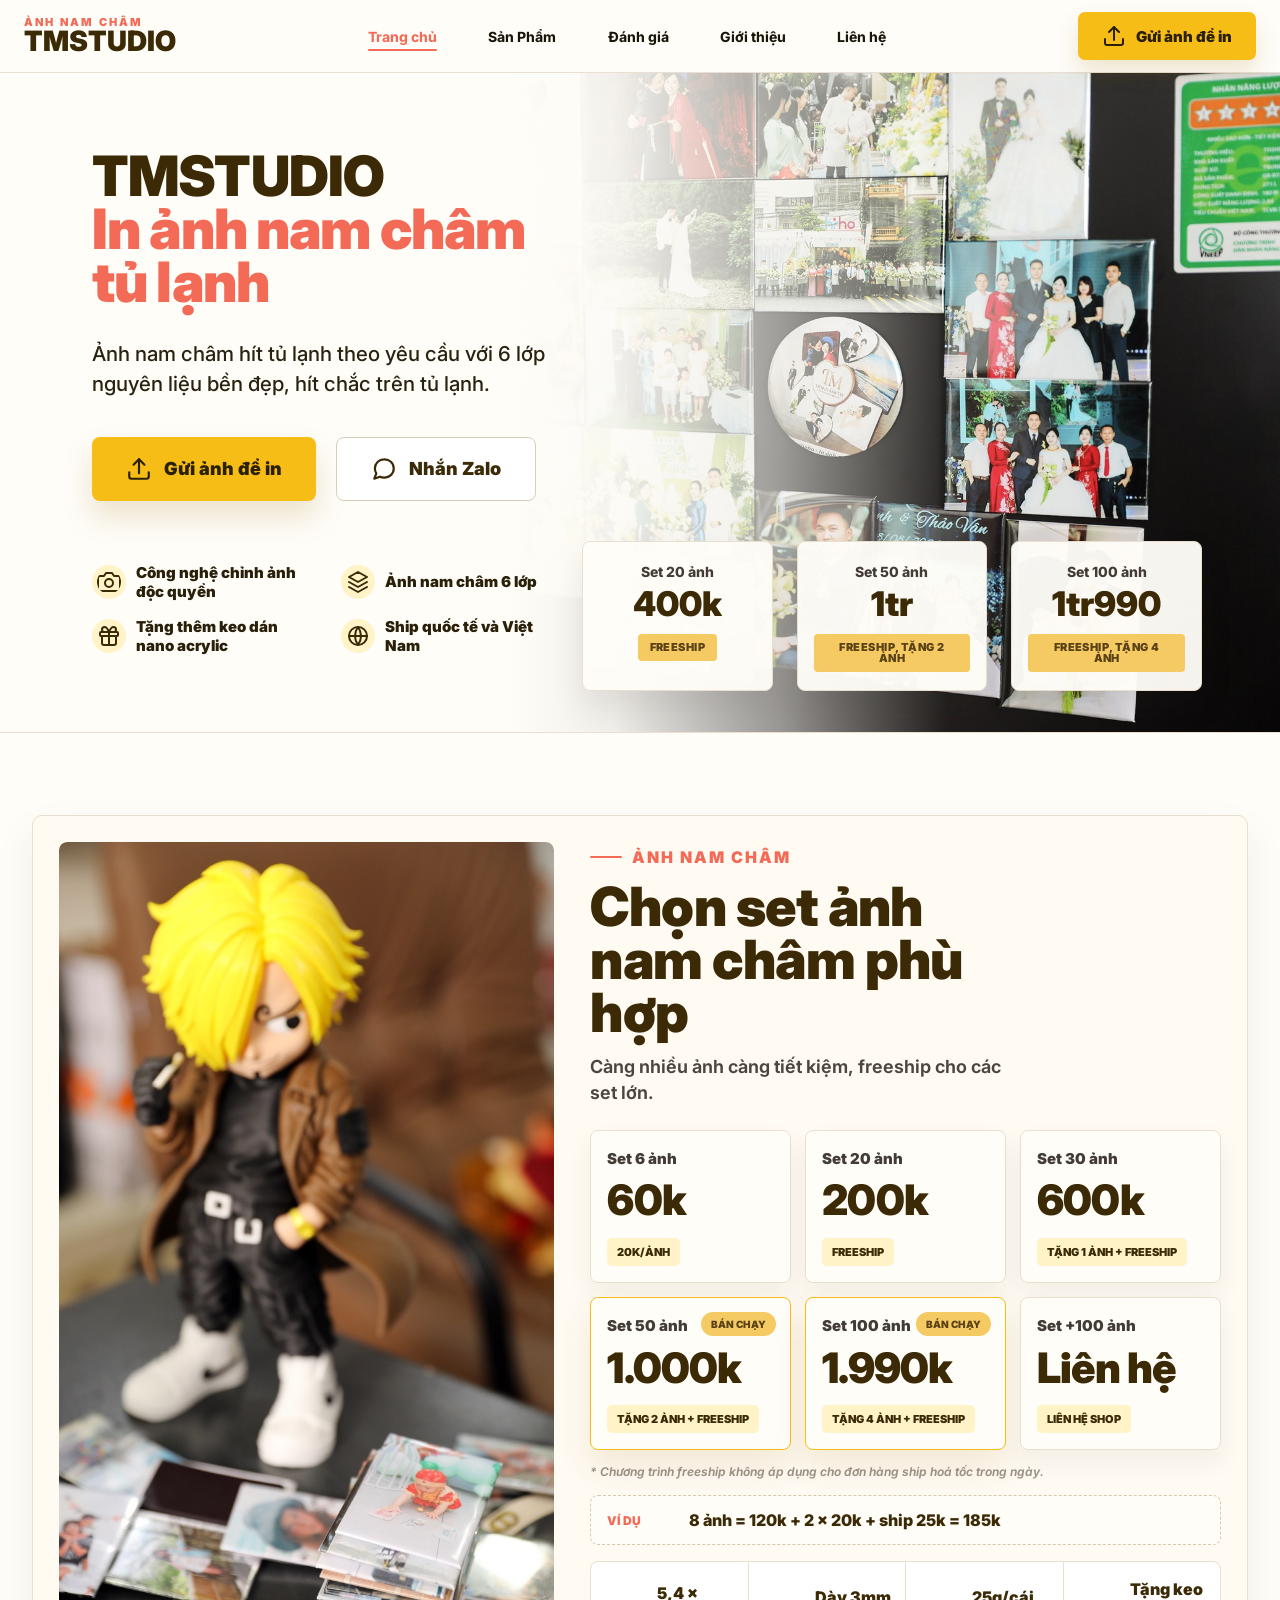
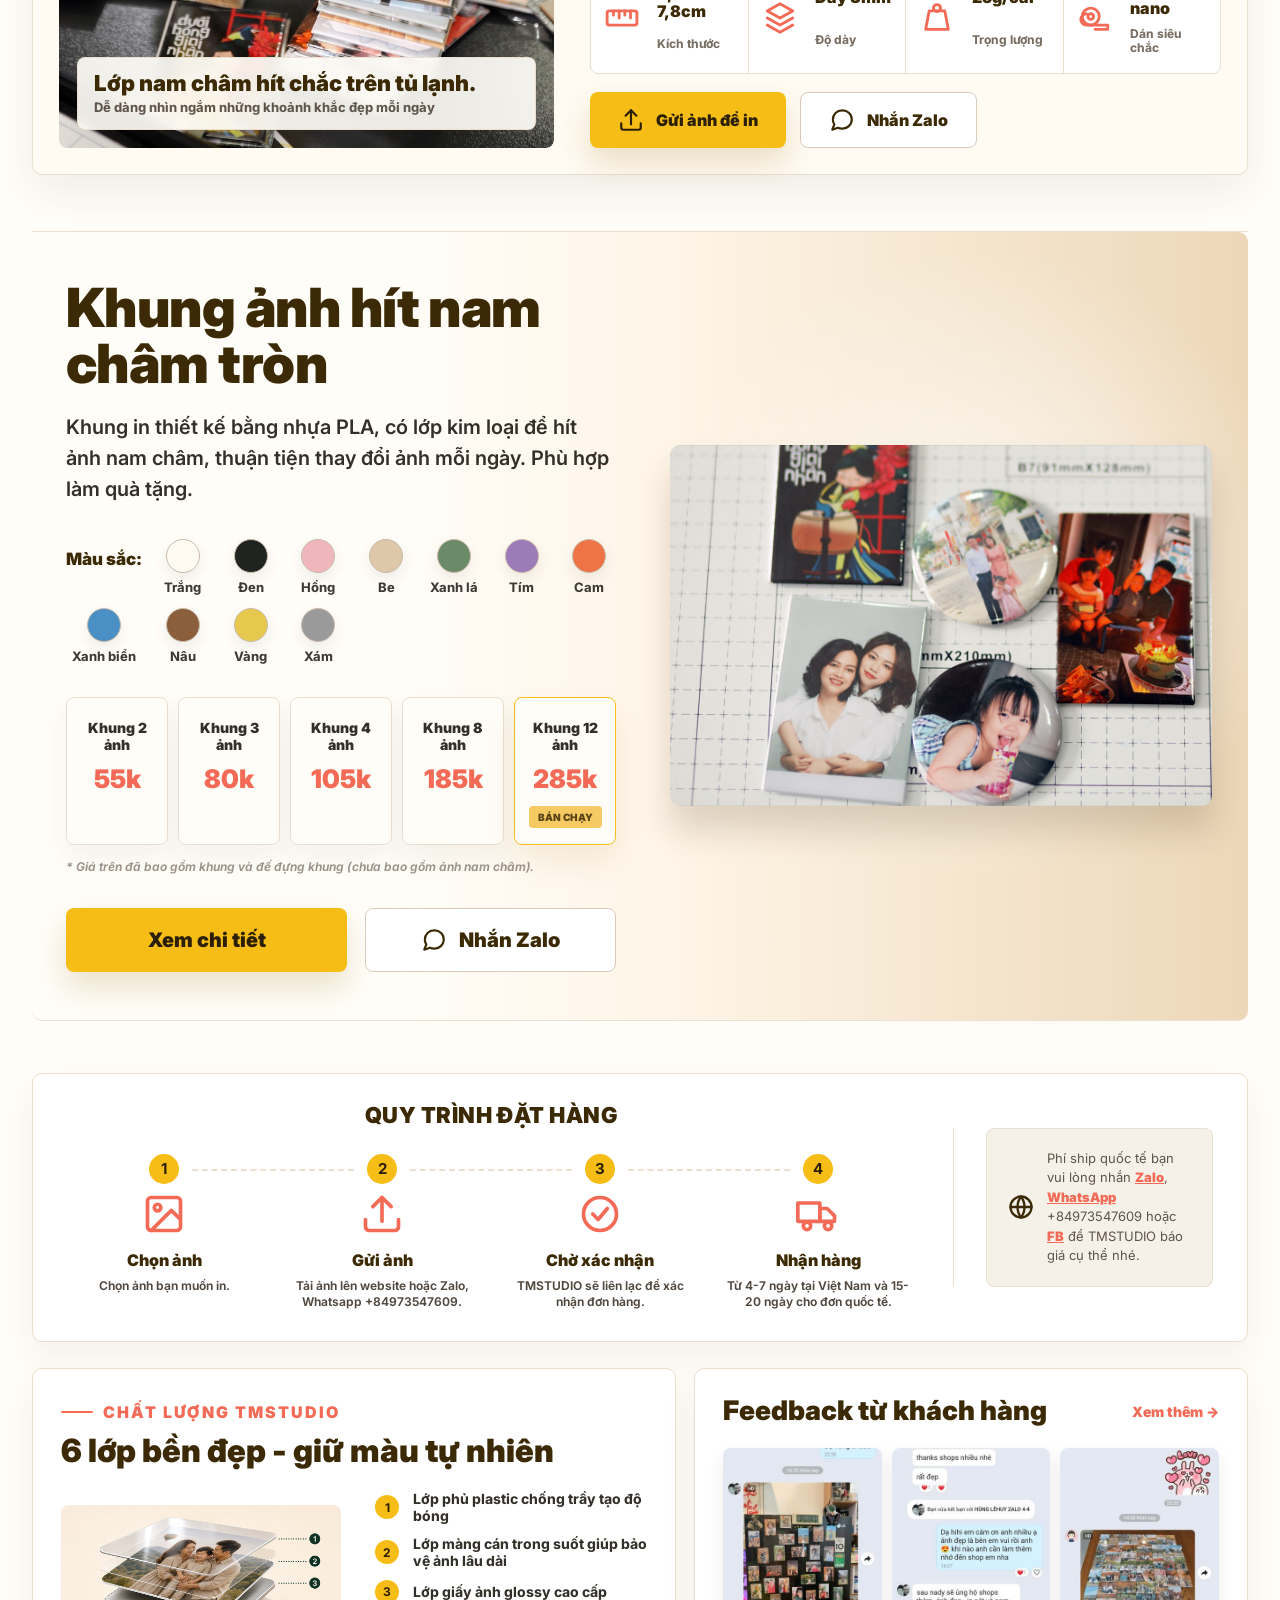
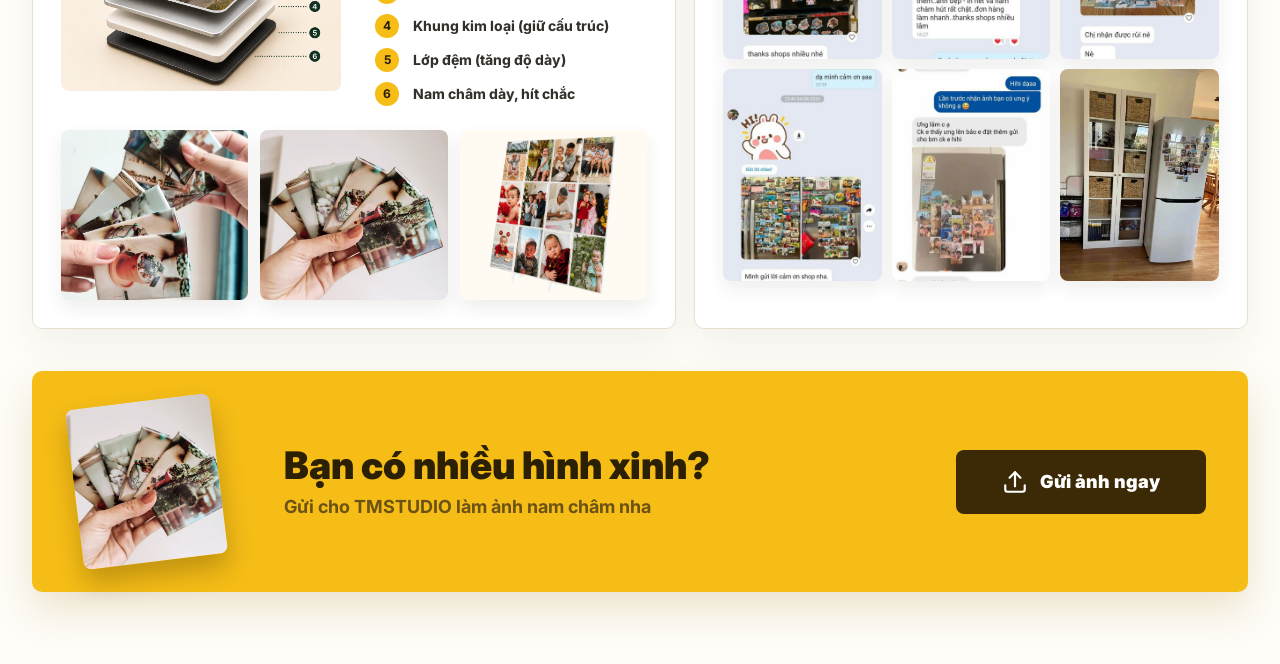
==== commit 615260d7: "Thay ảnh hero, ảnh nam châm, ảnh khung bằng ảnh TMSTUDIO" ====
--- a/index.html
+++ b/index.html
@@ -132,7 +132,7 @@
   <section class="band magnet-band" id="san-pham">
     <div class="magnet-layout">
       <div class="magnet-visual">
-        <img src="assets/magnet-closeup.jpg" alt="Cận cảnh ảnh nam châm 6 lớp của TMSTUDIO"/>
+        <img src="assets/magnet-closeup.jpg" alt="Ảnh nam châm TMSTUDIO in xong xếp trên bàn"/>
         <div class="magnet-badge">
           <strong>Lớp nam châm hít chắc trên tủ lạnh.</strong>
           <span>Dễ dàng nhìn ngắm những khoảnh khắc đẹp mỗi ngày</span>
@@ -148,10 +148,10 @@
 
         <div class="set-grid">
           <article class="set-card">
-            <p>Set 6 ảnh</p><strong>120k</strong><em>20k/ảnh</em>
+            <p>Set 6 ảnh</p><strong>60k</strong><em>20k/ảnh</em>
           </article>
           <article class="set-card">
-            <p>Set 20 ảnh</p><strong>400k</strong><em>Freeship</em>
+            <p>Set 20 ảnh</p><strong>200k</strong><em>Freeship</em>
           </article>
           <article class="set-card">
             <p>Set 30 ảnh</p><strong>600k</strong><em>Tặng 1 ảnh + freeship</em>
@@ -207,7 +207,7 @@
   <section class="band frame-band">
     <div class="frame-copy">
       <div class="section-title">
-        <h2>Khung ảnh hít nam châm để bàn</h2>
+        <h2>Khung ảnh hít nam châm tròn</h2>
       </div>
       <p class="frame-lede">Khung in thiết kế bằng nhựa PLA, có lớp kim loại để hít ảnh nam châm, thuận tiện thay đổi ảnh mỗi ngày. Phù hợp làm quà tặng.</p>
 
@@ -243,7 +243,7 @@
     </div>
 
     <div class="frame-visual">
-      <img src="assets/desk-frame.jpg" alt="Khung ảnh nam châm để bàn TMSTUDIO, nhiều màu"/>
+      <img src="assets/product-magnets.jpg" alt="Ảnh nam châm tròn và chữ nhật do TMSTUDIO in"/>
     </div>
   </section>
 
--- a/styles.css
+++ b/styles.css
@@ -2050,7 +2050,7 @@
 }
 .detail-visual { position: absolute; inset: 0 0 0 30%; z-index: 0; height: 100%; }
 .detail-visual img { width: 100%; height: 100%; object-fit: cover; }
-.detail-magnet .detail-visual img { object-position: 70% 61%; }
+.detail-magnet .detail-visual img { object-position: 50% 82%; }
 .detail-frame  .detail-visual img { object-position: left center; }
 
 .detail-intro {
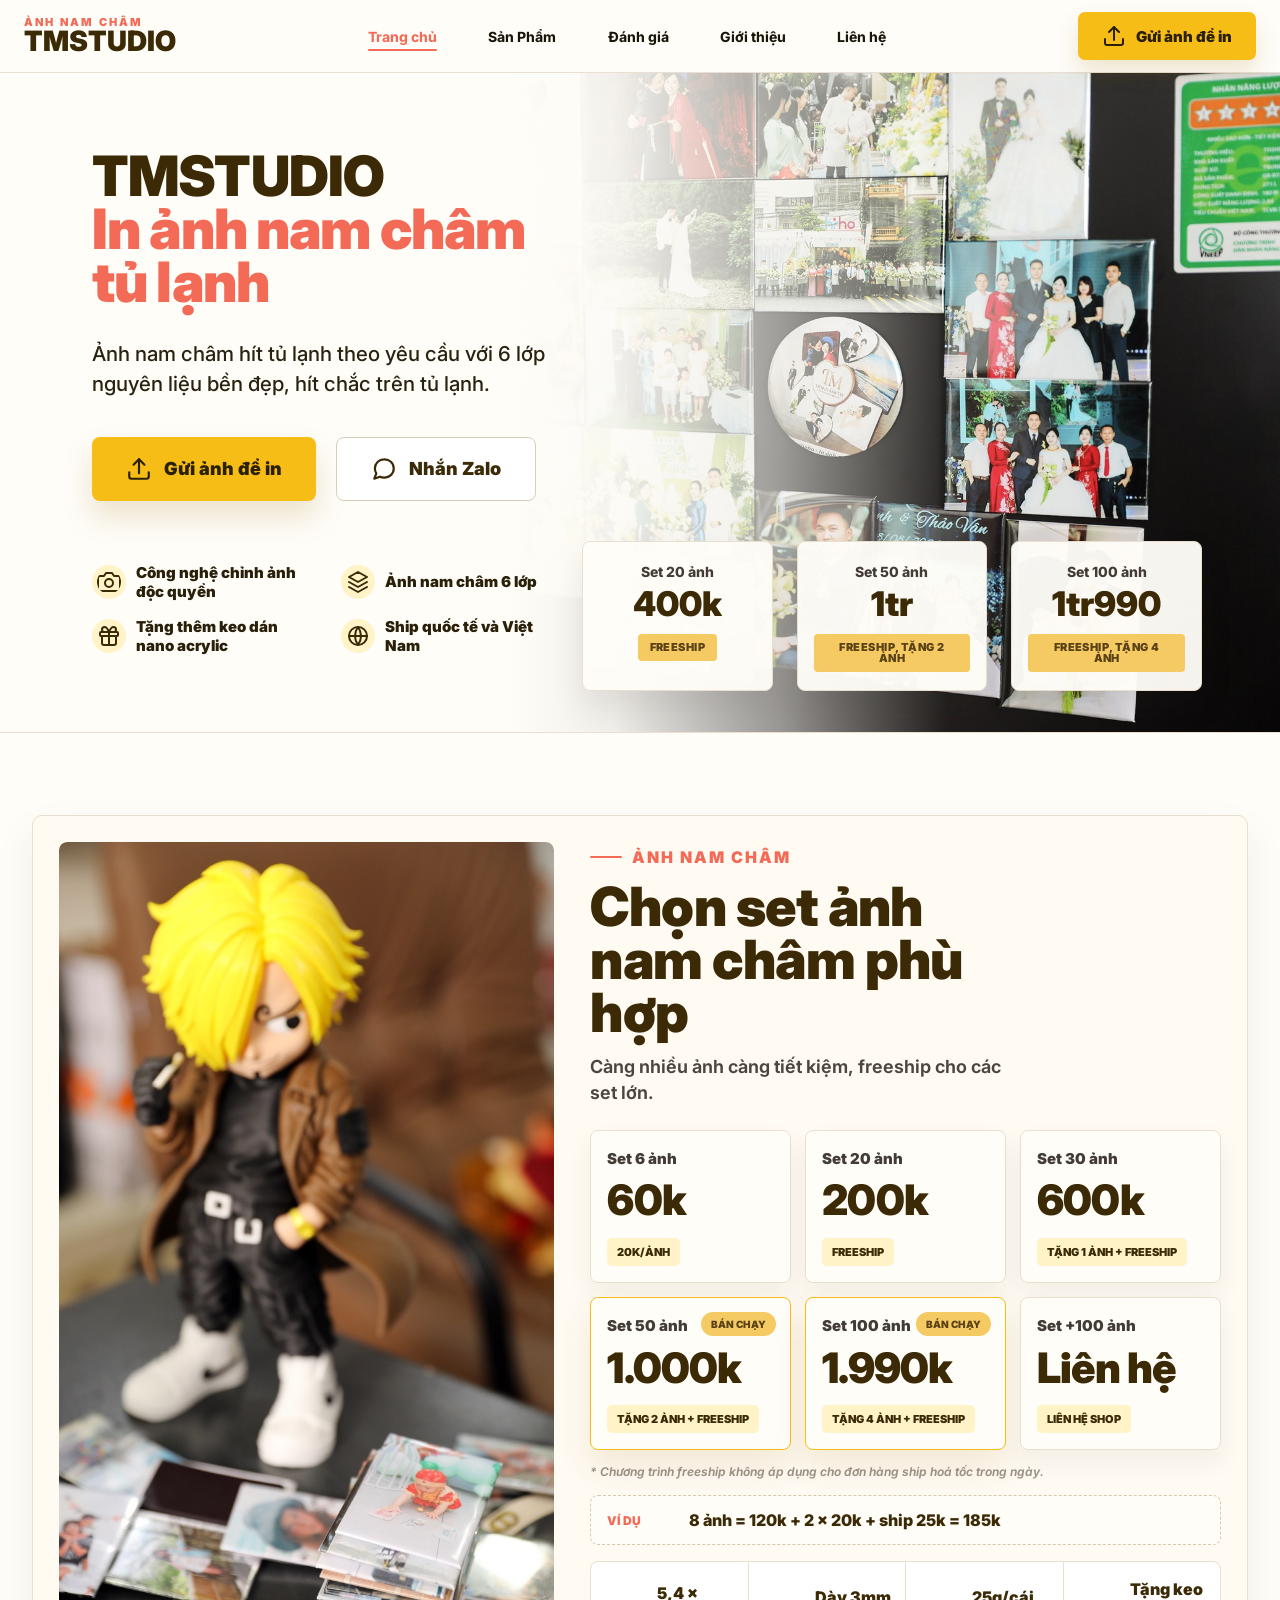
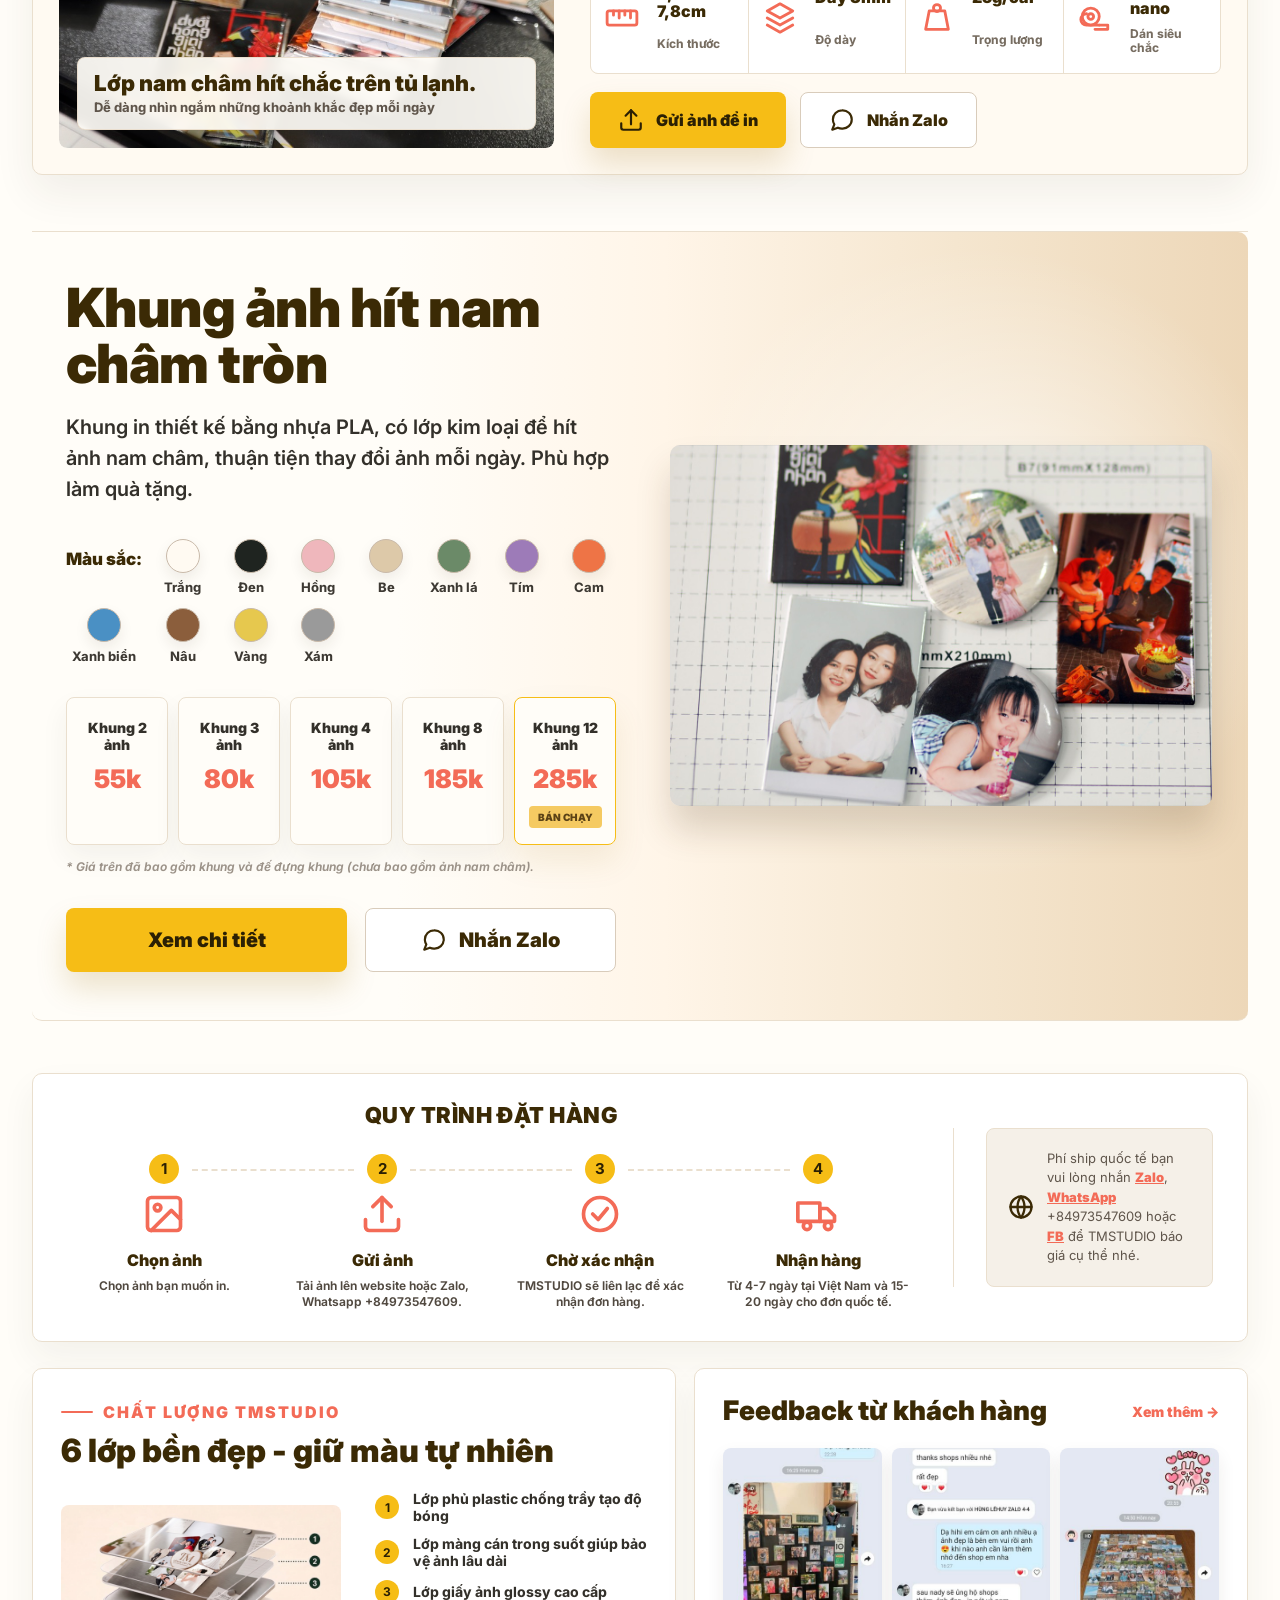
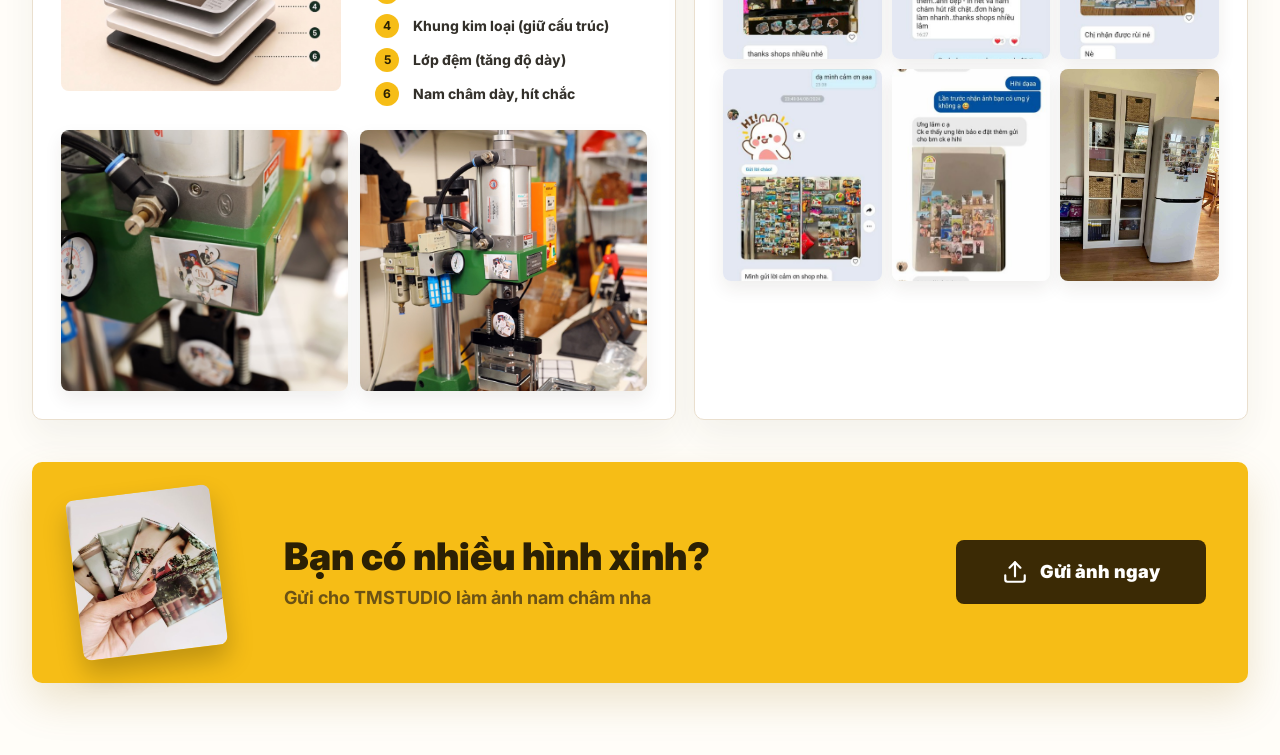
==== commit 7ce65913: "Thay link Zalo, thêm favicon TM, thay ảnh khối 6 lớp" ====
--- a/index.html
+++ b/index.html
@@ -5,6 +5,8 @@
 <meta name="viewport" content="width=device-width, initial-scale=1"/>
 <title>Ảnh Nam Châm - TMSTUDIO</title>
 <meta name="description" content="In ảnh nam châm tủ lạnh theo yêu cầu với 6 lớp nguyên liệu bền đẹp, hít chắc trên tủ lạnh."/>
+<link rel="icon" type="image/png" href="assets/favicon.png"/>
+<link rel="apple-touch-icon" href="assets/favicon.png"/>
 <link rel="preconnect" href="https://fonts.googleapis.com"/>
 <link rel="preconnect" href="https://fonts.gstatic.com" crossorigin/>
 <link rel="stylesheet" href="https://fonts.googleapis.com/css2?family=Inter:wght@400..900&display=swap"/>
@@ -101,7 +103,7 @@
 
       <div class="hero-actions">
         <a class="btn btn-primary" href="order.html"><svg class="ico" aria-hidden="true"><use href="#i-upload"/></svg>Gửi ảnh để in</a>
-        <a class="btn btn-ghost" href="https://zalo.me/0973547609" target="_blank" rel="noopener noreferrer"><svg class="ico" aria-hidden="true"><use href="#i-chat"/></svg>Nhắn Zalo</a>
+        <a class="btn btn-ghost" href="https://zaloapp.com/qr/p/19hxy2br83hor" target="_blank" rel="noopener noreferrer"><svg class="ico" aria-hidden="true"><use href="#i-chat"/></svg>Nhắn Zalo</a>
       </div>
 
       <ul class="hero-benefits">
@@ -197,7 +199,7 @@
 
         <div class="magnet-actions">
           <a class="btn btn-primary" href="order.html"><svg class="ico" aria-hidden="true"><use href="#i-upload"/></svg>Gửi ảnh để in</a>
-          <a class="btn btn-ghost" href="https://zalo.me/0973547609" target="_blank" rel="noopener noreferrer"><svg class="ico" aria-hidden="true"><use href="#i-chat"/></svg>Nhắn Zalo</a>
+          <a class="btn btn-ghost" href="https://zaloapp.com/qr/p/19hxy2br83hor" target="_blank" rel="noopener noreferrer"><svg class="ico" aria-hidden="true"><use href="#i-chat"/></svg>Nhắn Zalo</a>
         </div>
       </div>
     </div>
@@ -238,7 +240,7 @@
 
       <div class="frame-actions">
         <a class="btn btn-primary" href="khung-de-ban.html">Xem chi tiết</a>
-        <a class="btn btn-ghost" href="https://zalo.me/0973547609" target="_blank" rel="noopener noreferrer"><svg class="ico" aria-hidden="true"><use href="#i-chat"/></svg>Nhắn Zalo</a>
+        <a class="btn btn-ghost" href="https://zaloapp.com/qr/p/19hxy2br83hor" target="_blank" rel="noopener noreferrer"><svg class="ico" aria-hidden="true"><use href="#i-chat"/></svg>Nhắn Zalo</a>
       </div>
     </div>
 
@@ -283,7 +285,7 @@
       <article class="delivery-intl">
         <svg class="ico" aria-hidden="true"><use href="#i-globe"/></svg>
         <span>Phí ship quốc tế bạn vui lòng nhắn
-          <a href="https://zalo.me/0973547609" target="_blank" rel="noopener noreferrer">Zalo</a>, <a href="https://wa.me/84973547609" target="_blank" rel="noopener noreferrer">WhatsApp</a> +84973547609 hoặc
+          <a href="https://zaloapp.com/qr/p/19hxy2br83hor" target="_blank" rel="noopener noreferrer">Zalo</a>, <a href="https://wa.me/84973547609" target="_blank" rel="noopener noreferrer">WhatsApp</a> +84973547609 hoặc
           <a href="https://fb.com/anhnamcham.anacha" target="_blank" rel="noopener noreferrer">FB</a> để TMSTUDIO báo giá cụ thể nhé.</span>
       </article>
     </div>
@@ -308,9 +310,8 @@
       </div>
 
       <div class="gallery-row">
-        <img src="assets/gallery-1.jpg" alt="Sản phẩm TMSTUDIO khách hàng đã làm"/>
-        <img src="assets/gallery-2.jpg" alt="Sản phẩm TMSTUDIO khách hàng đã làm"/>
-        <img class="is-contain" src="assets/desk-frame-real.jpg" alt="Khung ảnh để bàn TMSTUDIO 12 ảnh"/>
+        <img src="assets/gallery-1.jpg" alt="Máy dập ảnh nam châm tại xưởng TMSTUDIO"/>
+        <img src="assets/gallery-2.jpg" alt="Máy dập ảnh nam châm của TMSTUDIO"/>
       </div>
     </div>
 
--- a/styles.css
+++ b/styles.css
@@ -952,7 +952,7 @@
 
 .gallery-row {
   display: grid;
-  grid-template-columns: repeat(3, 1fr);
+  grid-template-columns: repeat(2, 1fr);
   gap: 12px;
   margin-top: 24px;
 }
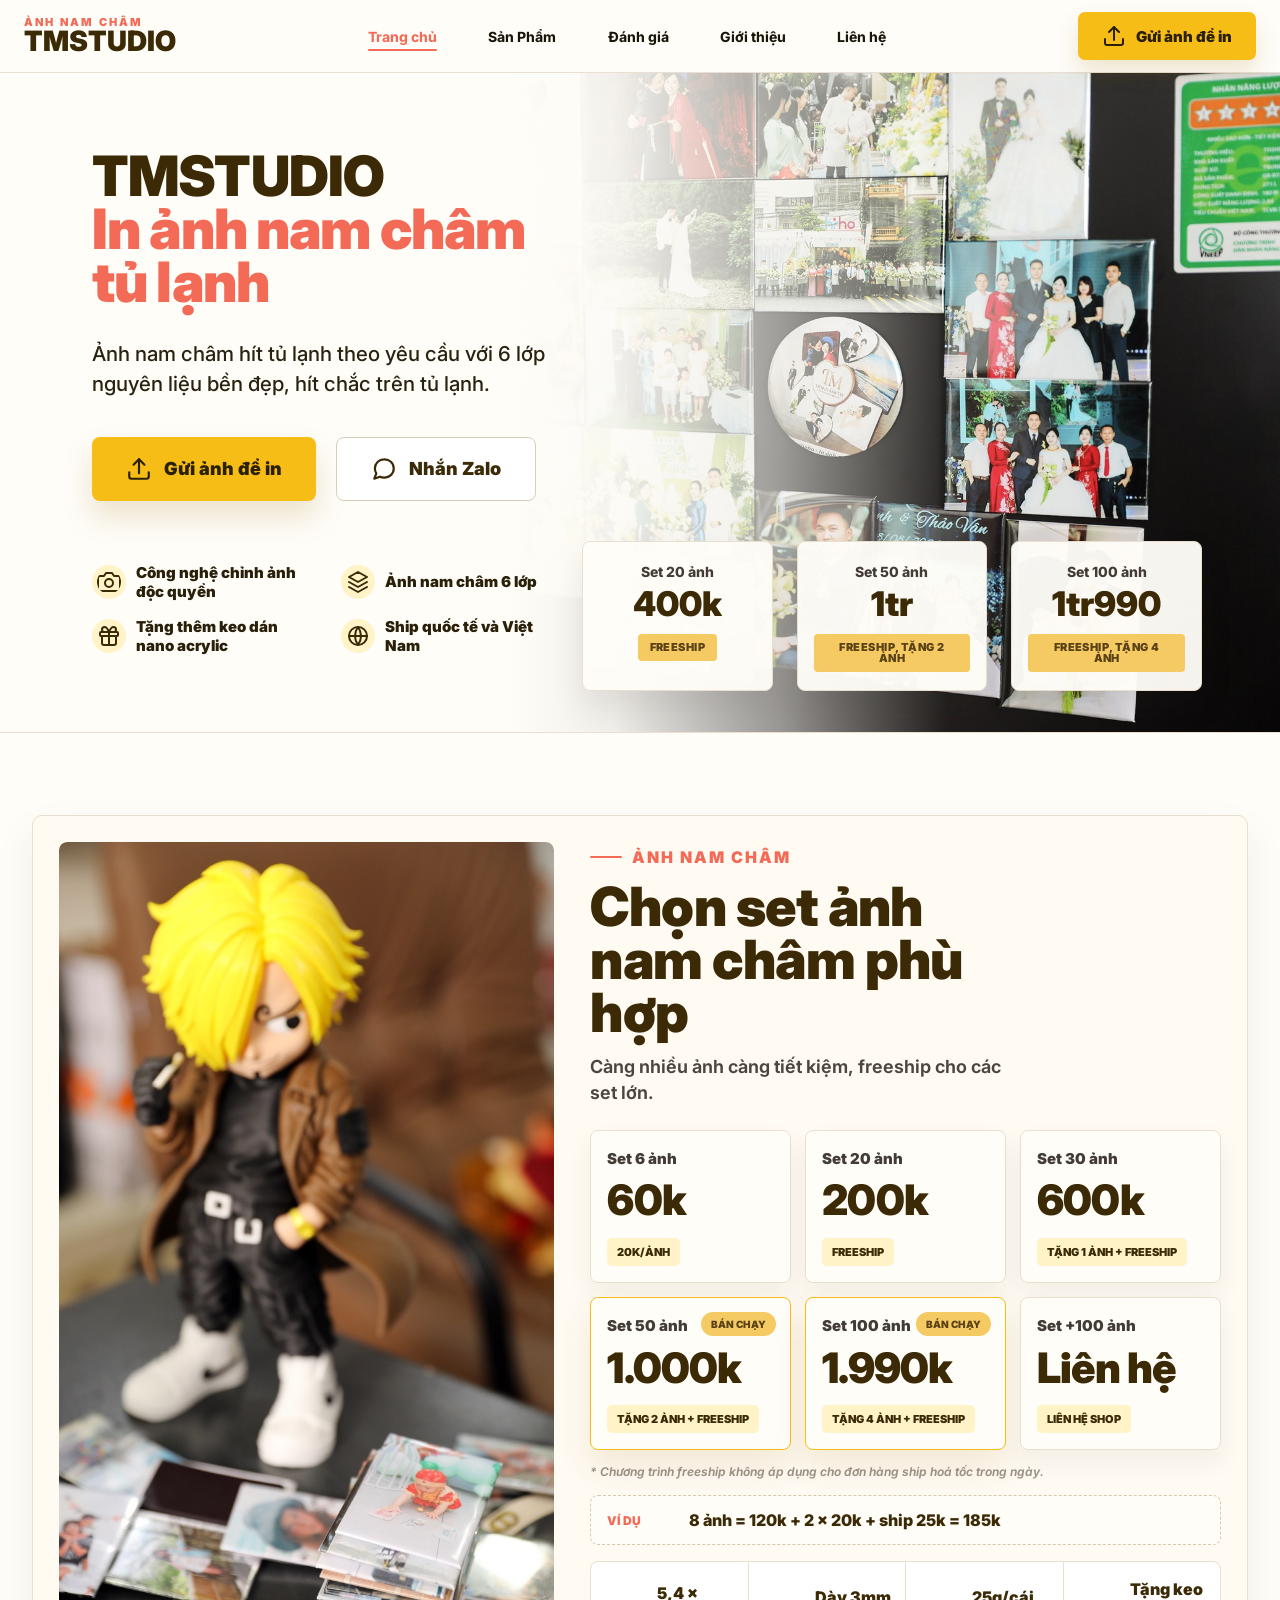
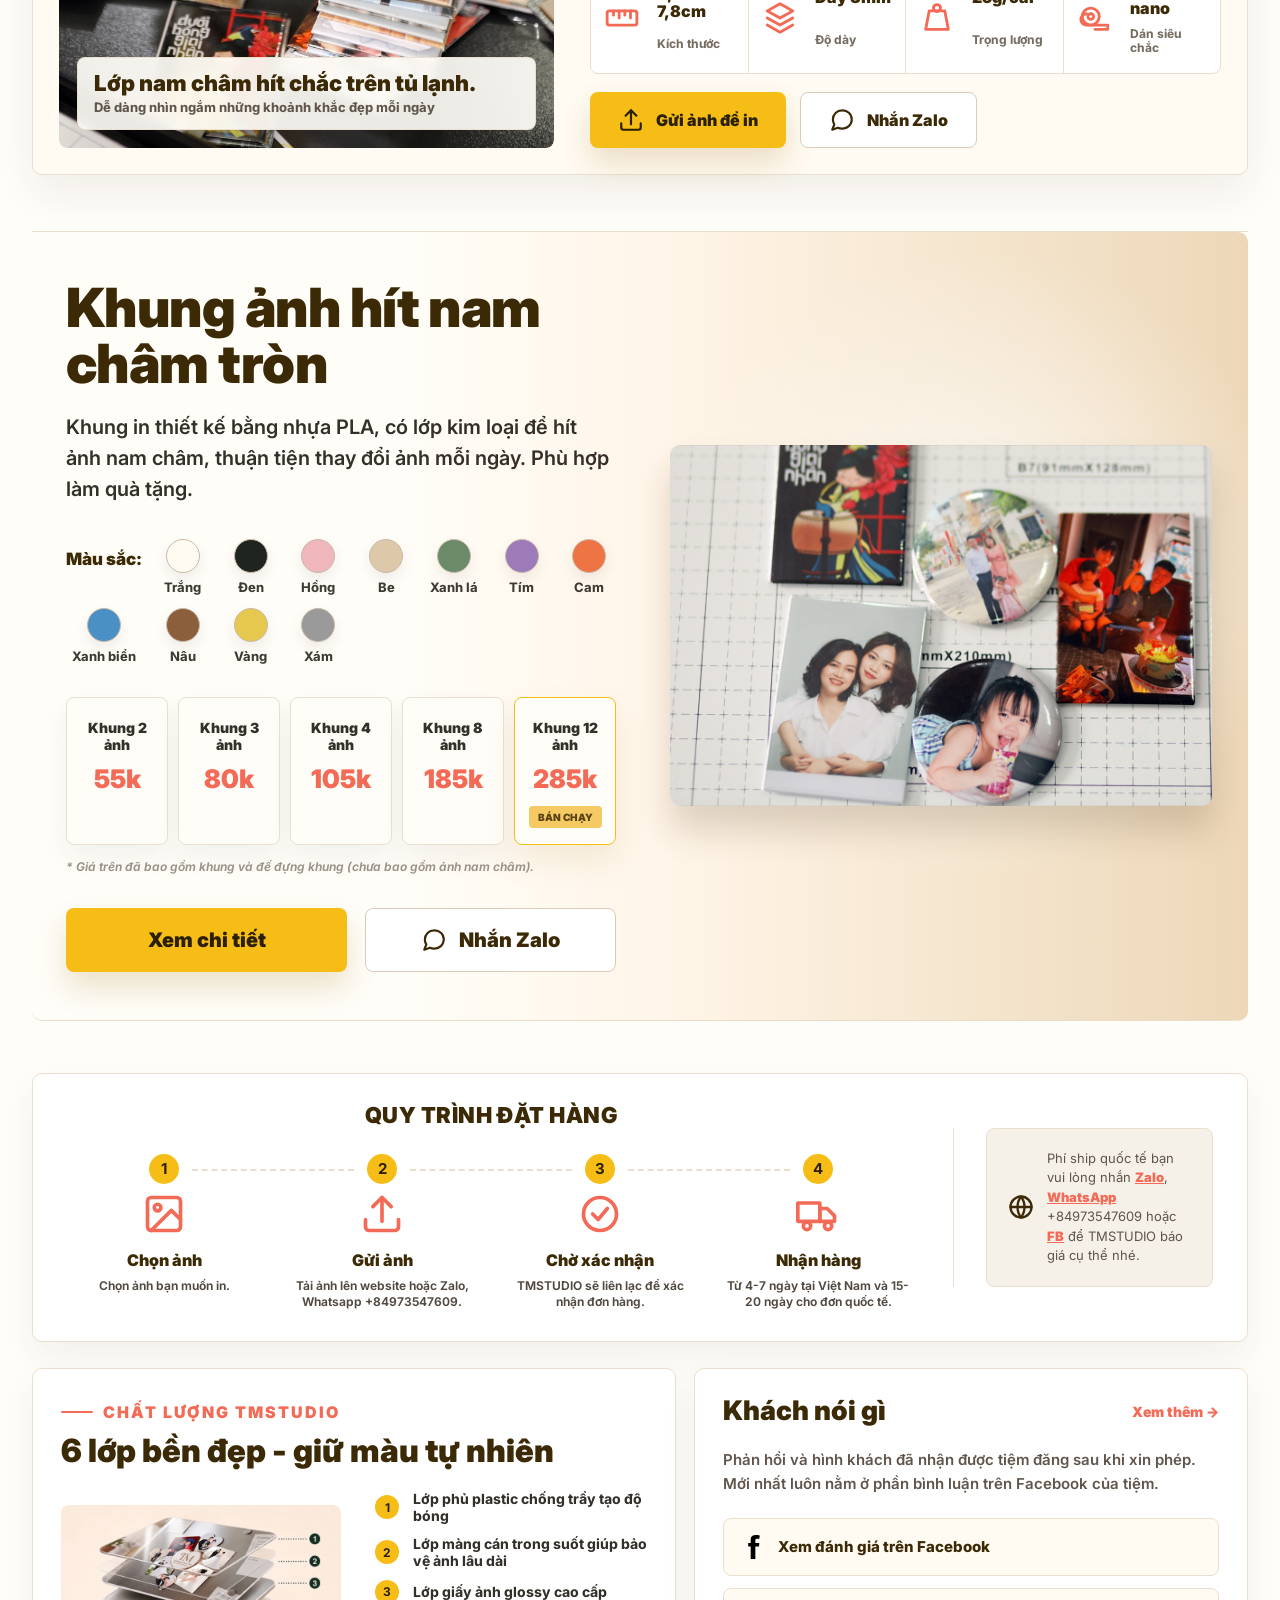
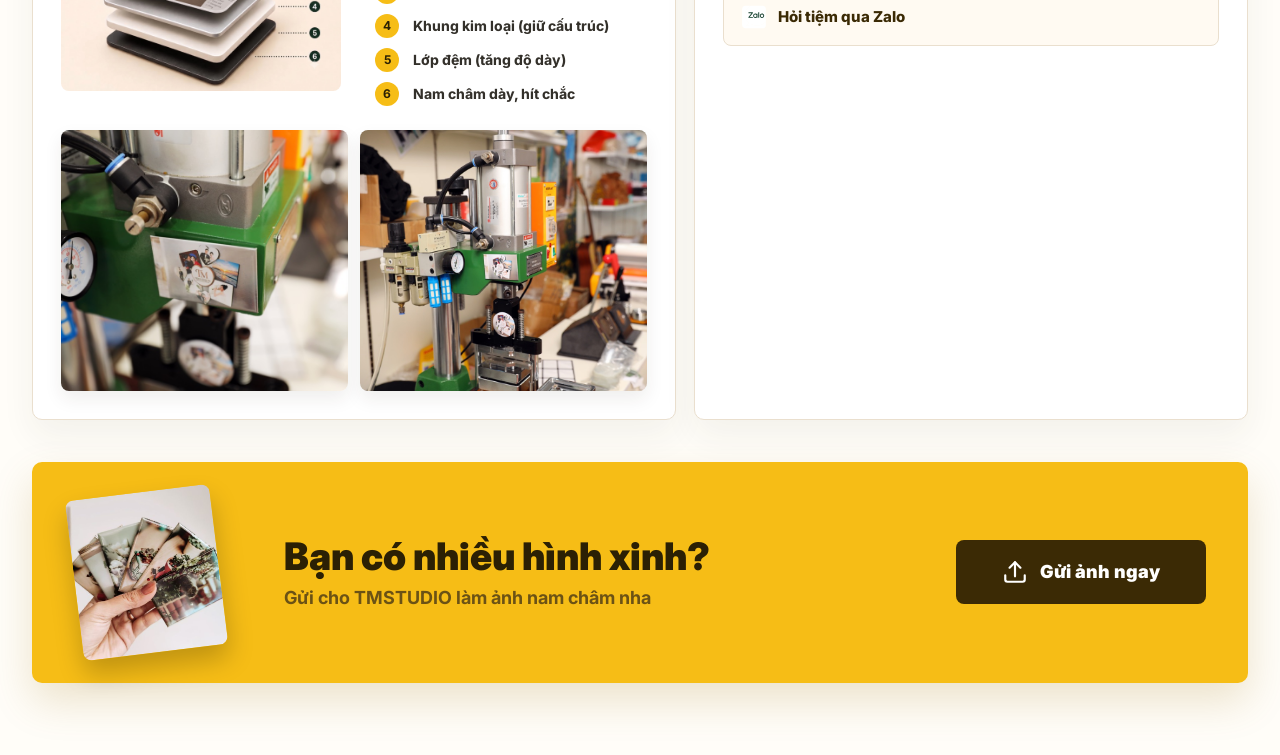
==== commit 0ed1285f: "Viết lại trang Giới thiệu, dựng lại trang Đánh giá" ====
--- a/index.html
+++ b/index.html
@@ -286,7 +286,7 @@
         <svg class="ico" aria-hidden="true"><use href="#i-globe"/></svg>
         <span>Phí ship quốc tế bạn vui lòng nhắn
           <a href="https://zaloapp.com/qr/p/19hxy2br83hor" target="_blank" rel="noopener noreferrer">Zalo</a>, <a href="https://wa.me/84973547609" target="_blank" rel="noopener noreferrer">WhatsApp</a> +84973547609 hoặc
-          <a href="https://fb.com/anhnamcham.anacha" target="_blank" rel="noopener noreferrer">FB</a> để TMSTUDIO báo giá cụ thể nhé.</span>
+          <a href="https://fb.com/anhnamcham.tm" target="_blank" rel="noopener noreferrer">FB</a> để TMSTUDIO báo giá cụ thể nhé.</span>
       </article>
     </div>
   </section>
@@ -317,16 +317,17 @@
 
     <div class="review-card">
       <div class="review-header">
-        <h2>Feedback từ khách hàng</h2>
+        <h2>Khách nói gì</h2>
         <a href="reviews.html">Xem thêm →</a>
       </div>
-      <div class="feedback-grid">
-        <img src="assets/feedback-1.jpg" alt="Feedback khách hàng TMSTUDIO"/>
-        <img src="assets/feedback-2.jpg" alt="Feedback khách hàng TMSTUDIO"/>
-        <img src="assets/feedback-3.jpg" alt="Feedback khách hàng TMSTUDIO"/>
-        <img src="assets/feedback-4.jpg" alt="Feedback khách hàng TMSTUDIO"/>
-        <img src="assets/feedback-5.jpg" alt="Feedback khách hàng TMSTUDIO"/>
-        <img src="assets/feedback-6.jpg" alt="Feedback khách hàng TMSTUDIO"/>
+      <p class="review-lede">Phản hồi và hình khách đã nhận được tiệm đăng sau khi xin phép. Mới nhất luôn nằm ở phần bình luận trên Facebook của tiệm.</p>
+      <div class="review-links">
+        <a href="https://fb.com/anhnamcham.tm" target="_blank" rel="noopener noreferrer">
+          <img src="assets/icon-facebook.svg" alt="" aria-hidden="true"/>Xem đánh giá trên Facebook
+        </a>
+        <a href="https://zaloapp.com/qr/p/19hxy2br83hor" target="_blank" rel="noopener noreferrer">
+          <img src="assets/icon-zalo-color.svg" alt="" aria-hidden="true"/>Hỏi tiệm qua Zalo
+        </a>
       </div>
     </div>
   </section>
--- a/styles.css
+++ b/styles.css
@@ -1524,97 +1524,6 @@
   line-height: 1;
 }
 
-.doc-story {
-  margin-top: 16px;
-  border: 1px solid var(--line);
-  border-radius: var(--r);
-  background: var(--paper);
-  padding: 28px;
-  box-shadow: 0 10px 24px rgba(53, 43, 31, .04);
-}
-.doc-story p {
-  color: #514940;
-  font-size: 17px;
-  font-weight: 650;
-  line-height: 1.65;
-}
-.doc-story p + p { margin-top: 14px; }
-
-/* ------------------------------------------------------------ timeline */
-.timeline {
-  position: relative;
-  display: grid;
-  margin: 20px 0 0 24px;
-  padding-left: 32px;
-  border-left: 2px solid var(--line);
-}
-.timeline article { position: relative; padding-bottom: 32px; }
-.timeline article:last-child { padding-bottom: 0; }
-.timeline-dot {
-  position: absolute;
-  top: 2px;
-  left: -40px;
-  width: 16px;
-  height: 16px;
-  border: 3px solid var(--cream);
-  border-radius: 999px;
-  background: var(--coral);
-  box-shadow: 0 0 0 2px var(--line);
-}
-.timeline article:last-child .timeline-dot { background: var(--brand-ink); }
-.timeline strong {
-  display: block;
-  color: var(--coral);
-  font-size: 18px;
-  font-weight: 900;
-  line-height: 1;
-}
-.timeline p {
-  margin-top: 6px;
-  color: #514940;
-  font-size: 16px;
-  font-weight: 650;
-  line-height: 1.5;
-}
-.timeline-link {
-  color: var(--coral);
-  font-weight: 900;
-  text-decoration: underline;
-}
-
-.doc-future {
-  position: relative;
-  overflow: hidden;
-  margin: 64px 0 0;
-  border-radius: 14px;
-  background: linear-gradient(135deg, #ffd84d, #f6bd16 40%, #f39c2b 70%, #f36b57);
-  padding: 72px 80px;
-  text-align: center;
-  box-shadow: 0 20px 50px rgba(150, 105, 0, .25);
-}
-.doc-future::before {
-  content: "\201C";
-  position: absolute;
-  top: -40px;
-  left: 50%;
-  transform: translateX(-50%);
-  color: var(--coral);
-  font-family: Georgia, "Times New Roman", serif;
-  font-size: 200px;
-  line-height: 1;
-  opacity: .2;
-}
-.doc-future p {
-  position: relative;
-  max-width: 900px;
-  margin-inline: auto;
-  color: var(--on-brand);
-  font-size: 22px;
-  font-style: italic;
-  font-weight: 400;
-  line-height: 1.45;
-}
-
 /* ------------------------------------------------------------- contact */
 .contact-panel {
   margin-top: 58px;
@@ -1947,7 +1856,6 @@
   .doc-copy h1 { max-width: 500px; font-size: clamp(38px, 5vw, 56px); }
   .doc-copy p  { max-width: 430px; font-size: 18px; }
   .doc-visual  { left: 38%; }
-  .doc-future  { padding: 56px 40px; }
 }
 
 @media (max-width: 1023px) {
@@ -1981,15 +1889,6 @@
 
   .doc-section    { margin-top: 34px; }
   .doc-heading h2 { font-size: 28px; }
-  .doc-story      { padding: 18px; }
-  .doc-story p    { font-size: 15px; }
-  .timeline       { margin-left: 16px; padding-left: 24px; }
-  .timeline-dot   { left: -31px; width: 14px; height: 14px; }
-  .timeline strong { font-size: 15px; }
-  .timeline p      { font-size: 14px; }
-  .doc-future      { margin-top: 40px; padding: 44px 24px; }
-  .doc-future p    { font-size: 17px; }
-  .doc-future::before { top: -24px; font-size: 130px; }
 
   .contact-panel { margin-top: 34px; padding: 20px; }
   .contact-list  { grid-template-columns: repeat(2, 1fr); }
@@ -2353,3 +2252,288 @@
 @media (max-width: 1023px) {
   .home > .band:last-child { padding-bottom: 48px; }
 }
+
+/* ==========================================================================
+   TRANG GIỚI THIỆU — about.html
+   ========================================================================== */
+.story-page {
+  background: var(--cream);
+  color: var(--brand-ink);
+  padding: 54px 0 86px;
+}
+.story-page > section { width: min(100% - 64px, var(--shell)); margin-inline: auto; }
+
+.story-intro {
+  display: grid;
+  grid-template-columns: minmax(0, 1.05fr) minmax(0, .95fr);
+  gap: 56px;
+  align-items: center;
+}
+.story-intro h1 {
+  margin-top: 18px;
+  max-width: 13ch;
+  font-size: clamp(36px, 4.4vw, 60px);
+  font-weight: 900;
+  line-height: 1.04;
+  letter-spacing: -.02em;
+}
+.story-lede { margin-top: 22px; font-size: 19px; font-weight: 700; line-height: 1.5; }
+.story-intro p:not(.story-lede) {
+  margin-top: 16px;
+  color: var(--ink-muted);
+  font-size: 16px;
+  font-weight: 600;
+  line-height: 1.6;
+}
+.story-actions { display: flex; flex-wrap: wrap; gap: 14px; margin-top: 30px; }
+
+.story-intro-visual { position: relative; min-height: 470px; }
+.story-intro-visual img { border-radius: var(--r-lg); object-fit: cover; }
+.shot-back {
+  width: 64%;
+  aspect-ratio: .74 / 1;
+  rotate: -3deg;
+  box-shadow: 0 22px 40px rgba(53, 43, 31, .14);
+}
+.shot-front {
+  position: absolute;
+  right: 0;
+  bottom: 4%;
+  width: 60%;
+  aspect-ratio: 1.25 / 1;
+  rotate: 4deg;
+  border: 7px solid var(--cream);
+  box-shadow: 0 22px 40px rgba(53, 43, 31, .16);
+}
+
+.story-values { margin-top: 96px; }
+.story-values h2 { font-size: clamp(26px, 2.9vw, 38px); font-weight: 900; line-height: 1.1; }
+.value-grid { display: grid; grid-template-columns: repeat(4, 1fr); gap: 18px; margin-top: 30px; }
+.value-grid article {
+  border: 1px solid var(--line);
+  border-radius: var(--r-lg);
+  background: var(--paper);
+  padding: 26px 22px;
+  box-shadow: var(--shadow-card);
+}
+.value-grid .ico {
+  width: 42px;
+  height: 42px;
+  padding: 9px;
+  border-radius: 999px;
+  background: var(--brand-soft);
+  color: var(--brand-ink);
+  stroke-width: 1.8;
+}
+.value-grid h3 { margin-top: 16px; font-size: 18px; font-weight: 900; line-height: 1.2; }
+.value-grid p { margin-top: 9px; color: var(--ink-muted); font-size: 14px; font-weight: 600; line-height: 1.55; }
+
+.story-flow {
+  display: grid;
+  grid-template-columns: minmax(0, 1.12fr) minmax(0, .88fr);
+  gap: 52px;
+  align-items: start;
+  margin-top: 96px;
+  border-top: 1px solid var(--line);
+  padding-top: 56px;
+}
+.story-flow h2 { margin-top: 16px; font-size: clamp(26px, 2.9vw, 38px); font-weight: 900; line-height: 1.1; }
+.flow-list { margin-top: 26px; padding: 0; list-style: none; }
+.flow-list li {
+  display: grid;
+  grid-template-columns: 52px 1fr;
+  gap: 20px;
+  border-bottom: 1px dashed var(--line-strong);
+  padding: 20px 0;
+}
+.flow-list li:last-child { border-bottom: 0; }
+.flow-list b {
+  display: grid;
+  place-items: center;
+  width: 46px;
+  height: 46px;
+  border-radius: 10px;
+  background: var(--brand);
+  color: var(--on-brand);
+  font-size: 15px;
+  font-weight: 900;
+}
+.flow-list strong { font-size: 18px; font-weight: 900; }
+.flow-list p { margin-top: 7px; color: var(--ink-muted); font-size: 15px; font-weight: 600; line-height: 1.55; }
+
+.flow-visual { position: sticky; top: 96px; margin: 0; }
+.flow-visual img {
+  width: 100%;
+  aspect-ratio: .88 / 1;
+  border-radius: var(--r-lg);
+  object-fit: cover;
+  box-shadow: 0 20px 38px rgba(53, 43, 31, .12);
+}
+.flow-visual figcaption { margin-top: 12px; color: var(--ink-muted); font-size: 13px; font-weight: 650; line-height: 1.5; }
+
+.story-promise {
+  margin-top: 96px;
+  border-radius: 14px;
+  background: var(--brand-ink);
+  color: var(--cream);
+  padding: 44px 48px;
+}
+.story-promise h2 { color: var(--cream); font-size: clamp(24px, 2.6vw, 34px); font-weight: 900; }
+.story-promise ul { margin: 22px 0 0; padding: 0; list-style: none; }
+.story-promise li {
+  display: grid;
+  grid-template-columns: 30px 1fr;
+  gap: 18px;
+  align-items: start;
+  border-top: 1px solid rgba(255, 253, 248, .14);
+  padding: 18px 0;
+}
+.story-promise li:first-child { border-top: 0; }
+.story-promise .ico { width: 30px; height: 30px; color: var(--brand); }
+.story-promise strong { color: #fff; font-weight: 900; }
+.story-promise span { color: rgba(255, 253, 248, .82); font-size: 16px; font-weight: 600; line-height: 1.55; }
+
+.story-cta {
+  display: flex;
+  flex-wrap: wrap;
+  align-items: center;
+  justify-content: space-between;
+  gap: 24px;
+  margin-top: 64px;
+  border: 1px solid var(--line);
+  border-radius: var(--r-lg);
+  background: var(--cream-warm);
+  padding: 30px 34px;
+}
+.story-cta h2 { font-size: 28px; font-weight: 900; line-height: 1.1; }
+.story-cta p { margin-top: 8px; color: var(--ink-muted); font-size: 15px; font-weight: 650; }
+.story-cta .story-actions { margin-top: 0; }
+
+@media (max-width: 1023px) {
+  .story-page > section { width: calc(100% - 32px); }
+  .story-intro { grid-template-columns: 1fr; gap: 34px; }
+  .story-intro h1 { max-width: none; }
+  .story-intro-visual { display: grid; grid-template-columns: 1fr 1fr; gap: 12px; min-height: 0; }
+  .shot-back, .shot-front { position: static; width: 100%; rotate: none; border: 0; aspect-ratio: 1 / 1; }
+  .value-grid { grid-template-columns: 1fr 1fr; }
+  .story-flow { grid-template-columns: 1fr; gap: 30px; }
+  .flow-visual { position: static; }
+  .story-values, .story-flow, .story-promise { margin-top: 64px; }
+}
+@media (max-width: 599px) {
+  .value-grid { grid-template-columns: 1fr; }
+  .flow-list li { grid-template-columns: 42px 1fr; gap: 14px; }
+  .flow-list b { width: 40px; height: 40px; }
+  .story-promise { padding: 28px 20px; }
+  .story-cta { padding: 22px; }
+  .story-cta .story-actions { width: 100%; }
+  .story-cta .pill { flex: 1 1 100%; }
+}
+
+/* ------------------------------------------------- trang đánh giá — nội dung */
+.review-board {
+  display: grid;
+  grid-template-columns: minmax(0, 1fr) minmax(0, 1fr);
+  gap: 20px;
+  margin-top: 34px;
+}
+.review-board > article {
+  border: 1px solid var(--line);
+  border-radius: var(--r-lg);
+  background: var(--paper);
+  padding: 32px 30px;
+  box-shadow: var(--shadow-card);
+}
+.review-board h2 { font-size: 26px; font-weight: 900; line-height: 1.15; }
+.review-board > article > p {
+  margin-top: 12px;
+  color: var(--ink-muted);
+  font-size: 15px;
+  font-weight: 600;
+  line-height: 1.6;
+}
+.review-note { background: var(--cream-warm); }
+.review-note-actions { display: flex; flex-wrap: wrap; gap: 12px; margin-top: 24px; }
+.review-invite ol { margin: 22px 0 0; padding: 0; list-style: none; }
+.review-invite li {
+  display: grid;
+  grid-template-columns: 34px 1fr;
+  gap: 14px;
+  align-items: center;
+  border-top: 1px solid var(--line);
+  padding: 14px 0;
+}
+.review-invite li:first-child { border-top: 0; }
+.review-invite b {
+  display: grid;
+  place-items: center;
+  width: 30px;
+  height: 30px;
+  border-radius: 999px;
+  background: var(--brand);
+  color: var(--on-brand);
+  font-size: 13px;
+  font-weight: 900;
+}
+.review-invite span { color: var(--ink-body); font-size: 15px; font-weight: 650; line-height: 1.5; }
+
+/* khối "Khách nói gì" ở trang chủ */
+.review-lede {
+  margin-top: 16px;
+  color: var(--ink-muted);
+  font-size: 15px;
+  font-weight: 600;
+  line-height: 1.6;
+}
+.review-links { display: grid; gap: 12px; margin-top: 22px; }
+.review-links a {
+  display: flex;
+  align-items: center;
+  gap: 12px;
+  border: 1px solid var(--line);
+  border-radius: var(--r);
+  background: var(--cream-warm);
+  padding: 16px 18px;
+  color: var(--brand-ink);
+  font-size: 15px;
+  font-weight: 800;
+  transition: transform .18s ease, border-color .18s ease;
+}
+.review-links img { width: 24px; height: 24px; }
+@media (hover: hover) {
+  .review-links a:hover { transform: translateY(-2px); border-color: var(--brand); }
+}
+
+@media (max-width: 1023px) {
+  .review-board { grid-template-columns: 1fr; }
+}
+@media (max-width: 599px) {
+  .review-board > article { padding: 24px 20px; }
+  .review-note-actions .pill { flex: 1 1 100%; }
+}
+
+/* ---------------------------------------------- khung đánh giá (reviews.html) */
+.review-wall { margin-top: 34px; }
+.review-wall[hidden] { display: none; }
+.review-wall-head { display: flex; flex-wrap: wrap; align-items: baseline; justify-content: space-between; gap: 12px; }
+.review-wall-head h2 { font-size: clamp(24px, 2.6vw, 32px); font-weight: 900; }
+.review-wall-head span { color: var(--ink-faint); font-size: 13px; font-weight: 700; }
+.review-wall-grid { display: grid; grid-template-columns: repeat(3, 1fr); gap: 18px; margin-top: 22px; }
+.review-quote {
+  display: flex;
+  flex-direction: column;
+  justify-content: space-between;
+  gap: 20px;
+  border: 1px solid var(--line);
+  border-radius: var(--r-lg);
+  background: var(--paper);
+  padding: 26px 24px;
+  box-shadow: var(--shadow-card);
+}
+.review-quote .quote-body { color: var(--ink-body); font-size: 15px; font-weight: 650; line-height: 1.6; }
+.review-quote .quote-body::before { content: "\201C"; margin-right: 2px; color: var(--brand); font-weight: 900; }
+.review-quote footer { border-top: 1px solid var(--line); padding-top: 14px; }
+.review-quote strong { display: block; font-size: 15px; font-weight: 900; }
+.review-quote span { display: block; margin-top: 4px; color: var(--ink-faint); font-size: 13px; font-weight: 650; }
+@media (max-width: 1023px) { .review-wall-grid { grid-template-columns: 1fr 1fr; } }
+@media (max-width: 599px)  { .review-wall-grid { grid-template-columns: 1fr; } }
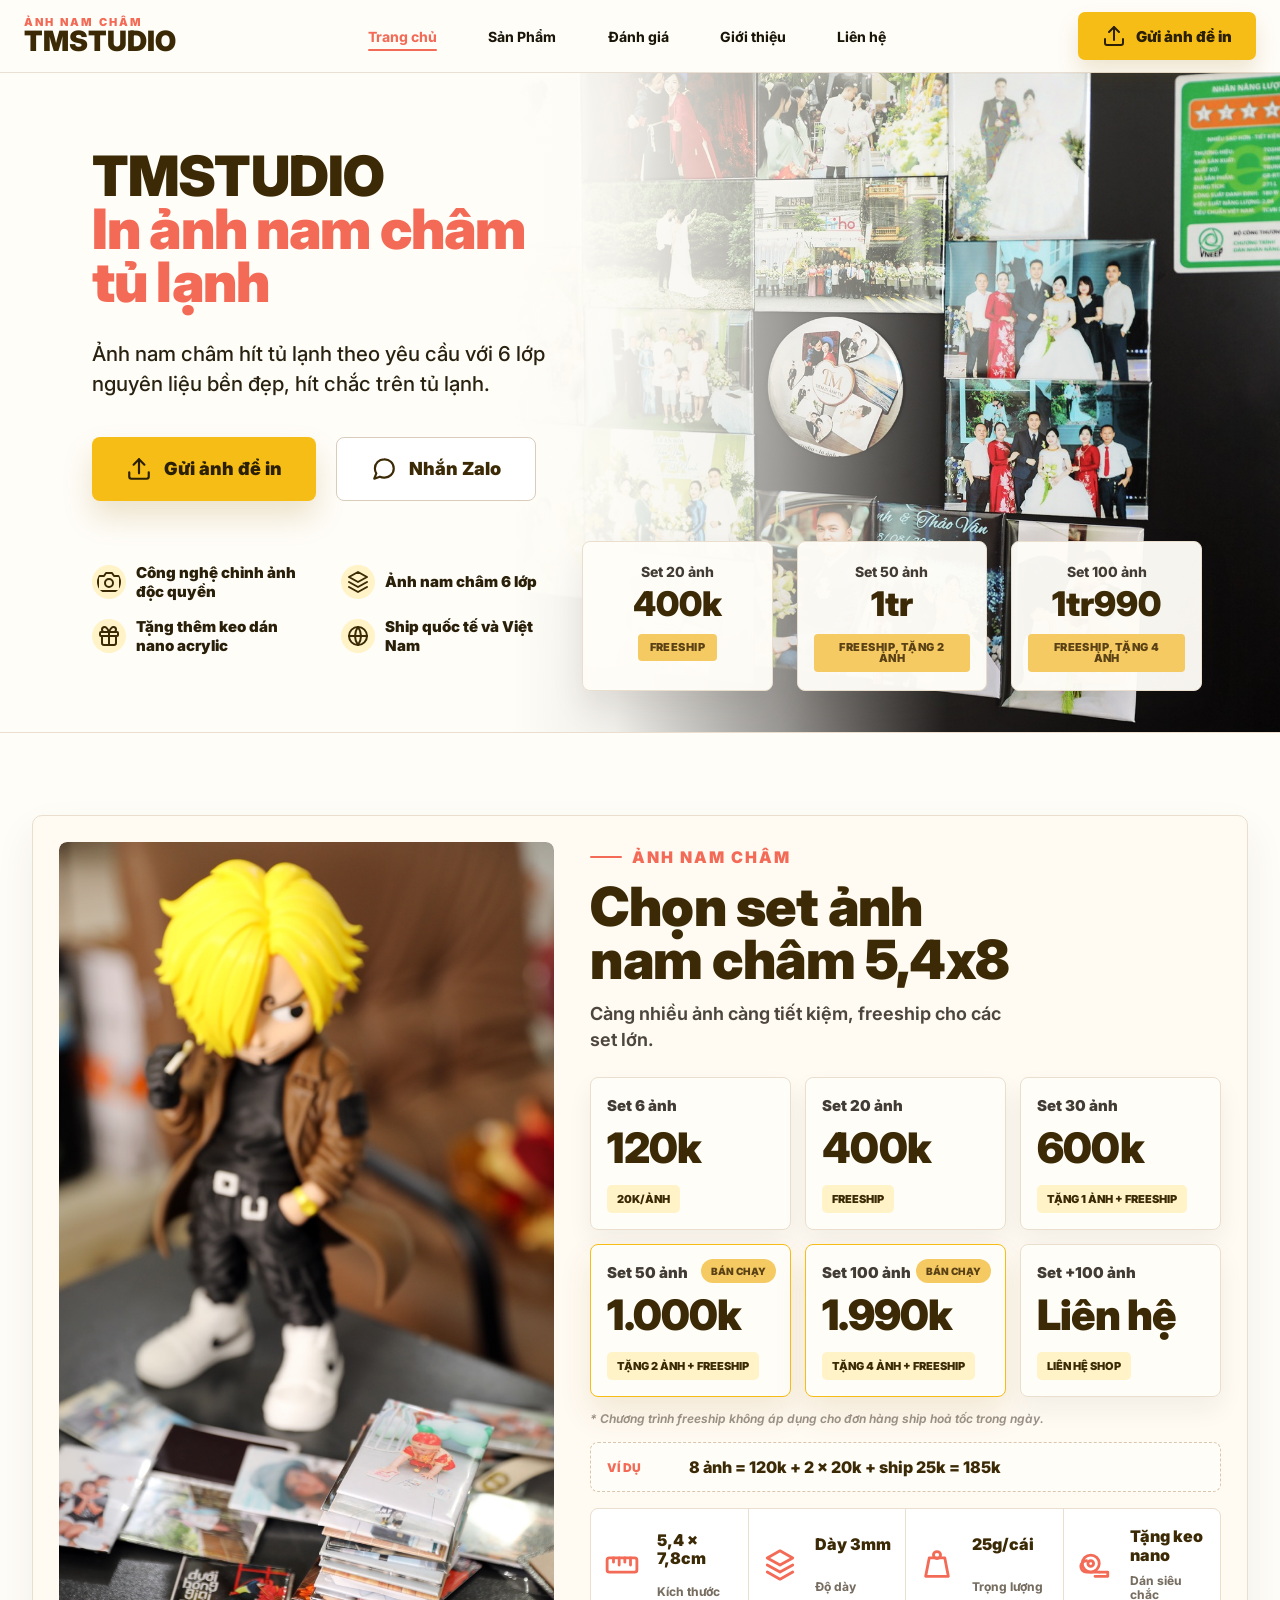
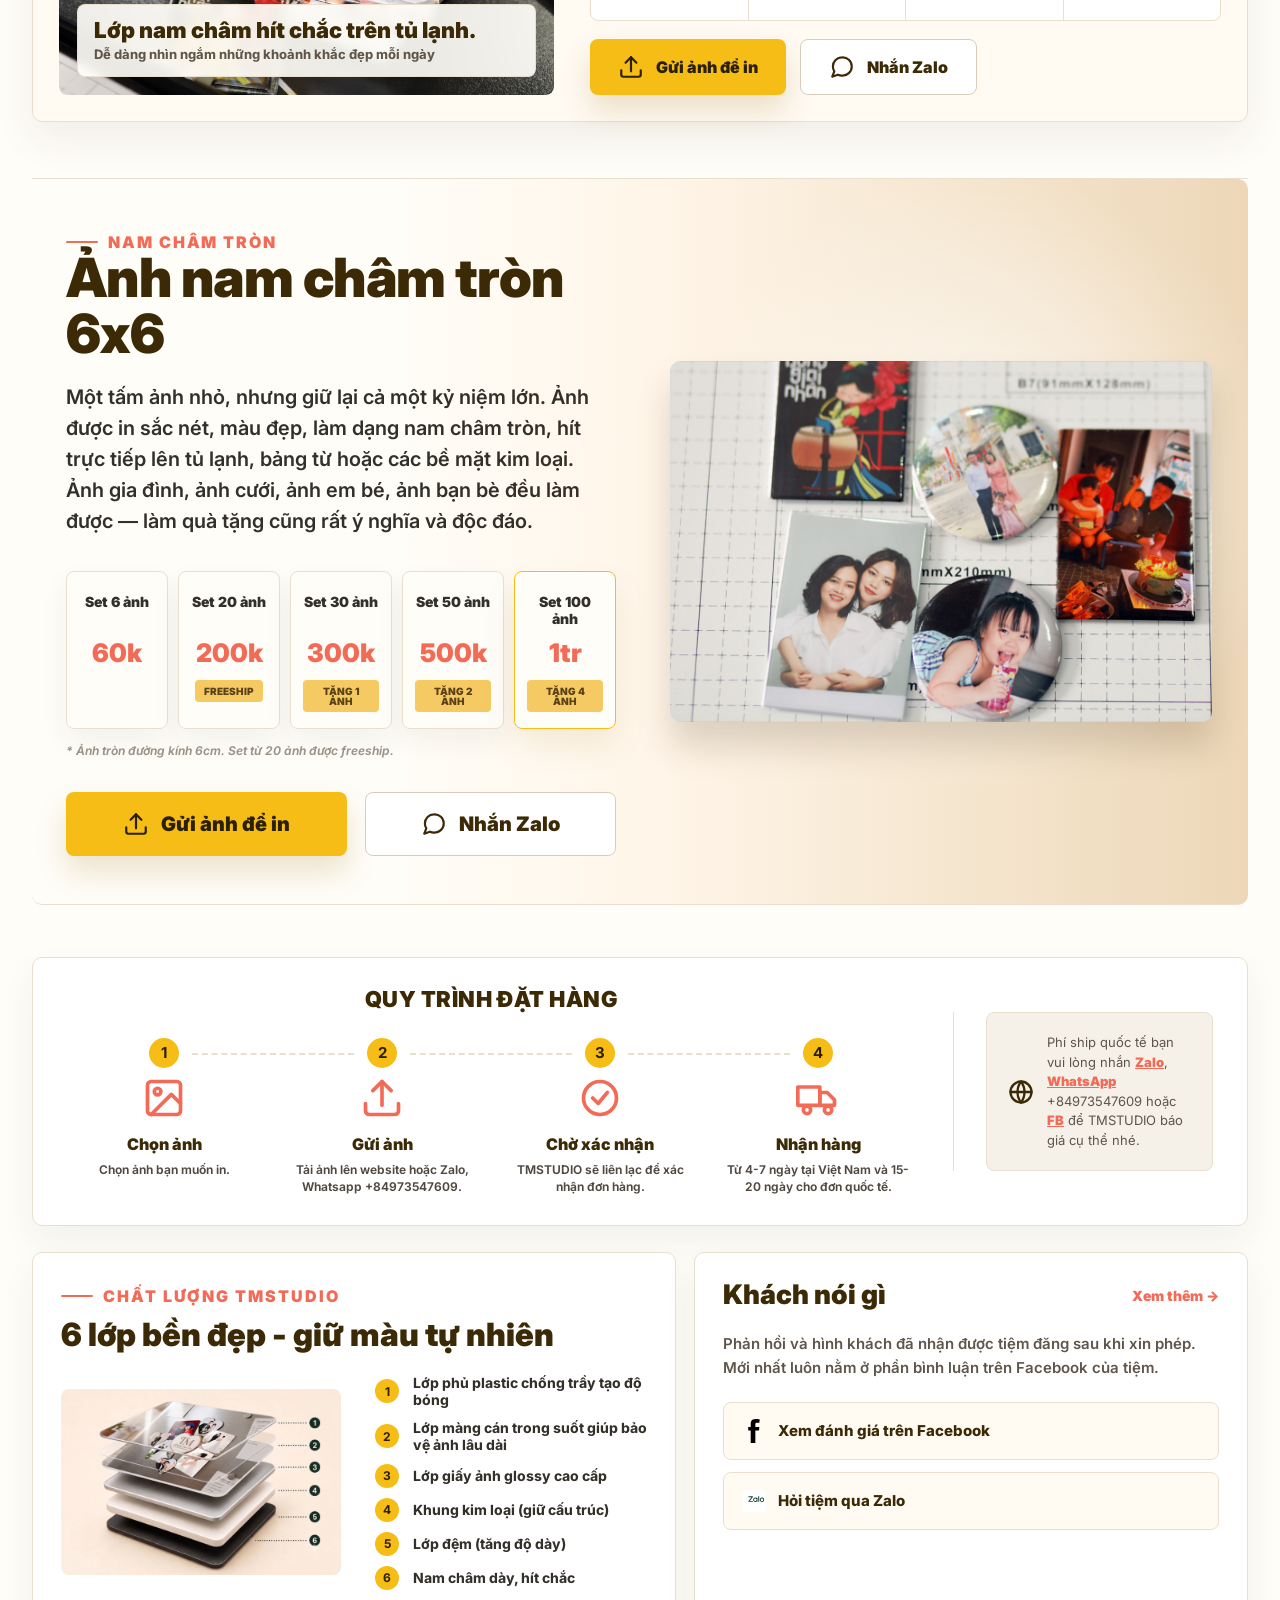
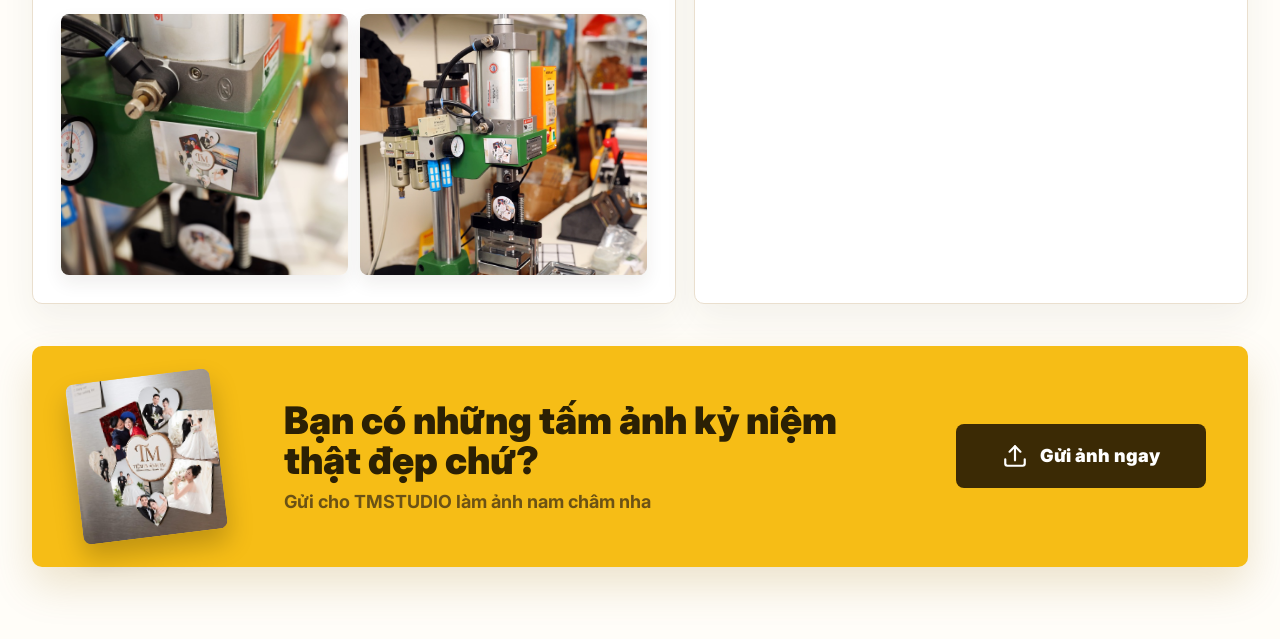
==== commit e8a9b1bf: "Cập nhật nội dung và bảng giá ảnh tròn, ảnh 5,4x8, banner cuối" ====
--- a/index.html
+++ b/index.html
@@ -144,16 +144,16 @@
       <div class="magnet-content">
         <div class="section-title">
           <span class="eyebrow">Ảnh nam châm</span>
-          <h2>Chọn set ảnh nam châm phù hợp</h2>
+          <h2>Chọn set ảnh nam châm 5,4x8</h2>
           <p>Càng nhiều ảnh càng tiết kiệm, freeship cho các set lớn.</p>
         </div>
 
         <div class="set-grid">
           <article class="set-card">
-            <p>Set 6 ảnh</p><strong>60k</strong><em>20k/ảnh</em>
+            <p>Set 6 ảnh</p><strong>120k</strong><em>20k/ảnh</em>
           </article>
           <article class="set-card">
-            <p>Set 20 ảnh</p><strong>200k</strong><em>Freeship</em>
+            <p>Set 20 ảnh</p><strong>400k</strong><em>Freeship</em>
           </article>
           <article class="set-card">
             <p>Set 30 ảnh</p><strong>600k</strong><em>Tặng 1 ảnh + freeship</em>
@@ -209,40 +209,26 @@
   <section class="band frame-band">
     <div class="frame-copy">
       <div class="section-title">
-        <h2>Khung ảnh hít nam châm tròn</h2>
-      </div>
-      <p class="frame-lede">Khung in thiết kế bằng nhựa PLA, có lớp kim loại để hít ảnh nam châm, thuận tiện thay đổi ảnh mỗi ngày. Phù hợp làm quà tặng.</p>
-
-      <div class="color-row">
-        <strong>Màu sắc:</strong>
-        <span><i style="background-color:#fffaf2"></i>Trắng</span>
-        <span><i style="background-color:#1f2420"></i>Đen</span>
-        <span><i style="background-color:#efb7bc"></i>Hồng</span>
-        <span><i style="background-color:#ddc9a9"></i>Be</span>
-        <span><i style="background-color:#6b8a68"></i>Xanh lá</span>
-        <span><i style="background-color:#9d7bb8"></i>Tím</span>
-        <span><i style="background-color:#ee7446"></i>Cam</span>
-        <span><i style="background-color:#4a90c4"></i>Xanh biển</span>
-        <span><i style="background-color:#8b5e3c"></i>Nâu</span>
-        <span><i style="background-color:#e6c84e"></i>Vàng</span>
-        <span><i style="background-color:#9a9a9a"></i>Xám</span>
-      </div>
+        <span class="eyebrow">Nam châm tròn</span>
+        <h2>Ảnh nam châm tròn 6x6</h2>
+      </div>
+      <p class="frame-lede">Một tấm ảnh nhỏ, nhưng giữ lại cả một kỷ niệm lớn. Ảnh được in sắc nét, màu đẹp, làm dạng nam châm tròn, hít trực tiếp lên tủ lạnh, bảng từ hoặc các bề mặt kim loại. Ảnh gia đình, ảnh cưới, ảnh em bé, ảnh bạn bè đều làm được — làm quà tặng cũng rất ý nghĩa và độc đáo.</p>
 
       <div class="frame-prices">
-        <article><p>Khung 2 ảnh</p><strong>55k</strong></article>
-        <article><p>Khung 3 ảnh</p><strong>80k</strong></article>
-        <article><p>Khung 4 ảnh</p><strong>105k</strong></article>
-        <article><p>Khung 8 ảnh</p><strong>185k</strong></article>
-        <article class="is-featured"><p>Khung 12 ảnh</p><strong>285k</strong><span>Bán chạy</span></article>
-      </div>
-
-      <p class="fine-note">* Giá trên đã bao gồm khung và đế đựng khung (chưa bao gồm ảnh nam châm).</p>
+        <article><p>Set 6 ảnh</p><strong>60k</strong></article>
+        <article><p>Set 20 ảnh</p><strong>200k</strong><span>Freeship</span></article>
+        <article><p>Set 30 ảnh</p><strong>300k</strong><span>Tặng 1 ảnh</span></article>
+        <article><p>Set 50 ảnh</p><strong>500k</strong><span>Tặng 2 ảnh</span></article>
+        <article class="is-featured"><p>Set 100 ảnh</p><strong>1tr</strong><span>Tặng 4 ảnh</span></article>
+      </div>
+
+      <p class="fine-note">* Ảnh tròn đường kính 6cm. Set từ 20 ảnh được freeship.</p>
 
       <div class="frame-actions">
-        <a class="btn btn-primary" href="khung-de-ban.html">Xem chi tiết</a>
+        <a class="btn btn-primary" href="order.html"><svg class="ico" aria-hidden="true"><use href="#i-upload"/></svg>Gửi ảnh để in</a>
         <a class="btn btn-ghost" href="https://zaloapp.com/qr/p/19hxy2br83hor" target="_blank" rel="noopener noreferrer"><svg class="ico" aria-hidden="true"><use href="#i-chat"/></svg>Nhắn Zalo</a>
       </div>
-    </div>
+</div>
 
     <div class="frame-visual">
       <img src="assets/product-magnets.jpg" alt="Ảnh nam châm tròn và chữ nhật do TMSTUDIO in"/>
@@ -334,9 +320,9 @@
 
   <!-- ══════════════════════════ final CTA ══════════════════════════ -->
   <section class="final-cta" id="gui-anh">
-    <img src="assets/cta.jpg" alt="Bộ ảnh nam châm TMSTUDIO"/>
+    <img src="assets/cta.jpg" alt="Ảnh nam châm TMSTUDIO dán trên tủ lạnh"/>
     <div>
-      <h2>Bạn có nhiều hình xinh?</h2>
+      <h2>Bạn có những tấm ảnh kỷ niệm thật đẹp chứ?</h2>
       <p>Gửi cho TMSTUDIO làm ảnh nam châm nha</p>
     </div>
     <a class="btn" href="order.html"><svg class="ico" aria-hidden="true"><use href="#i-upload"/></svg>Gửi ảnh ngay</a>
--- a/styles.css
+++ b/styles.css
@@ -2537,3 +2537,43 @@
 .review-quote span { display: block; margin-top: 4px; color: var(--ink-faint); font-size: 13px; font-weight: 650; }
 @media (max-width: 1023px) { .review-wall-grid { grid-template-columns: 1fr 1fr; } }
 @media (max-width: 599px)  { .review-wall-grid { grid-template-columns: 1fr; } }
+
+/* ------------------------------------------------ trang gửi ảnh — biểu mẫu */
+.order-intro { max-width: 620px; }
+.order-intro h1 { margin-top: 16px; font-size: clamp(30px, 3.4vw, 44px); font-weight: 900; line-height: 1.08; }
+.order-intro > p { margin-top: 14px; color: var(--ink-muted); font-size: 16px; font-weight: 600; line-height: 1.6; }
+.order-prep { display: grid; gap: 10px; margin: 22px 0 0; padding: 0; list-style: none; }
+.order-prep li { display: flex; align-items: center; gap: 12px; font-size: 15px; font-weight: 750; }
+.order-prep .ico {
+  width: 32px;
+  height: 32px;
+  padding: 7px;
+  flex-shrink: 0;
+  border-radius: 999px;
+  background: var(--brand-soft);
+  color: var(--brand-ink);
+  stroke-width: 1.8;
+}
+
+.order-form-card {
+  margin-top: 30px;
+  border: 1px solid var(--line);
+  border-radius: var(--r-lg);
+  background: var(--paper);
+  box-shadow: var(--shadow-panel);
+  overflow: hidden;
+}
+.order-form-frame { display: block; width: 100%; min-height: 1900px; border: 0; }
+.order-form-fallback { padding: 38px 34px; }
+.order-form-fallback h2 { font-size: 24px; font-weight: 900; }
+.order-form-fallback p { margin-top: 12px; color: var(--ink-muted); font-size: 15px; font-weight: 600; line-height: 1.6; }
+.order-fallback-actions { display: flex; flex-wrap: wrap; gap: 12px; margin-top: 22px; }
+
+.order-help { margin-top: 18px; color: var(--ink-muted); font-size: 14px; font-weight: 650; }
+.order-help a { color: var(--coral); font-weight: 800; }
+
+@media (max-width: 599px) {
+  .order-form-fallback { padding: 26px 20px; }
+  .order-fallback-actions .pill { flex: 1 1 100%; }
+  .order-form-frame { min-height: 2000px; }
+}
